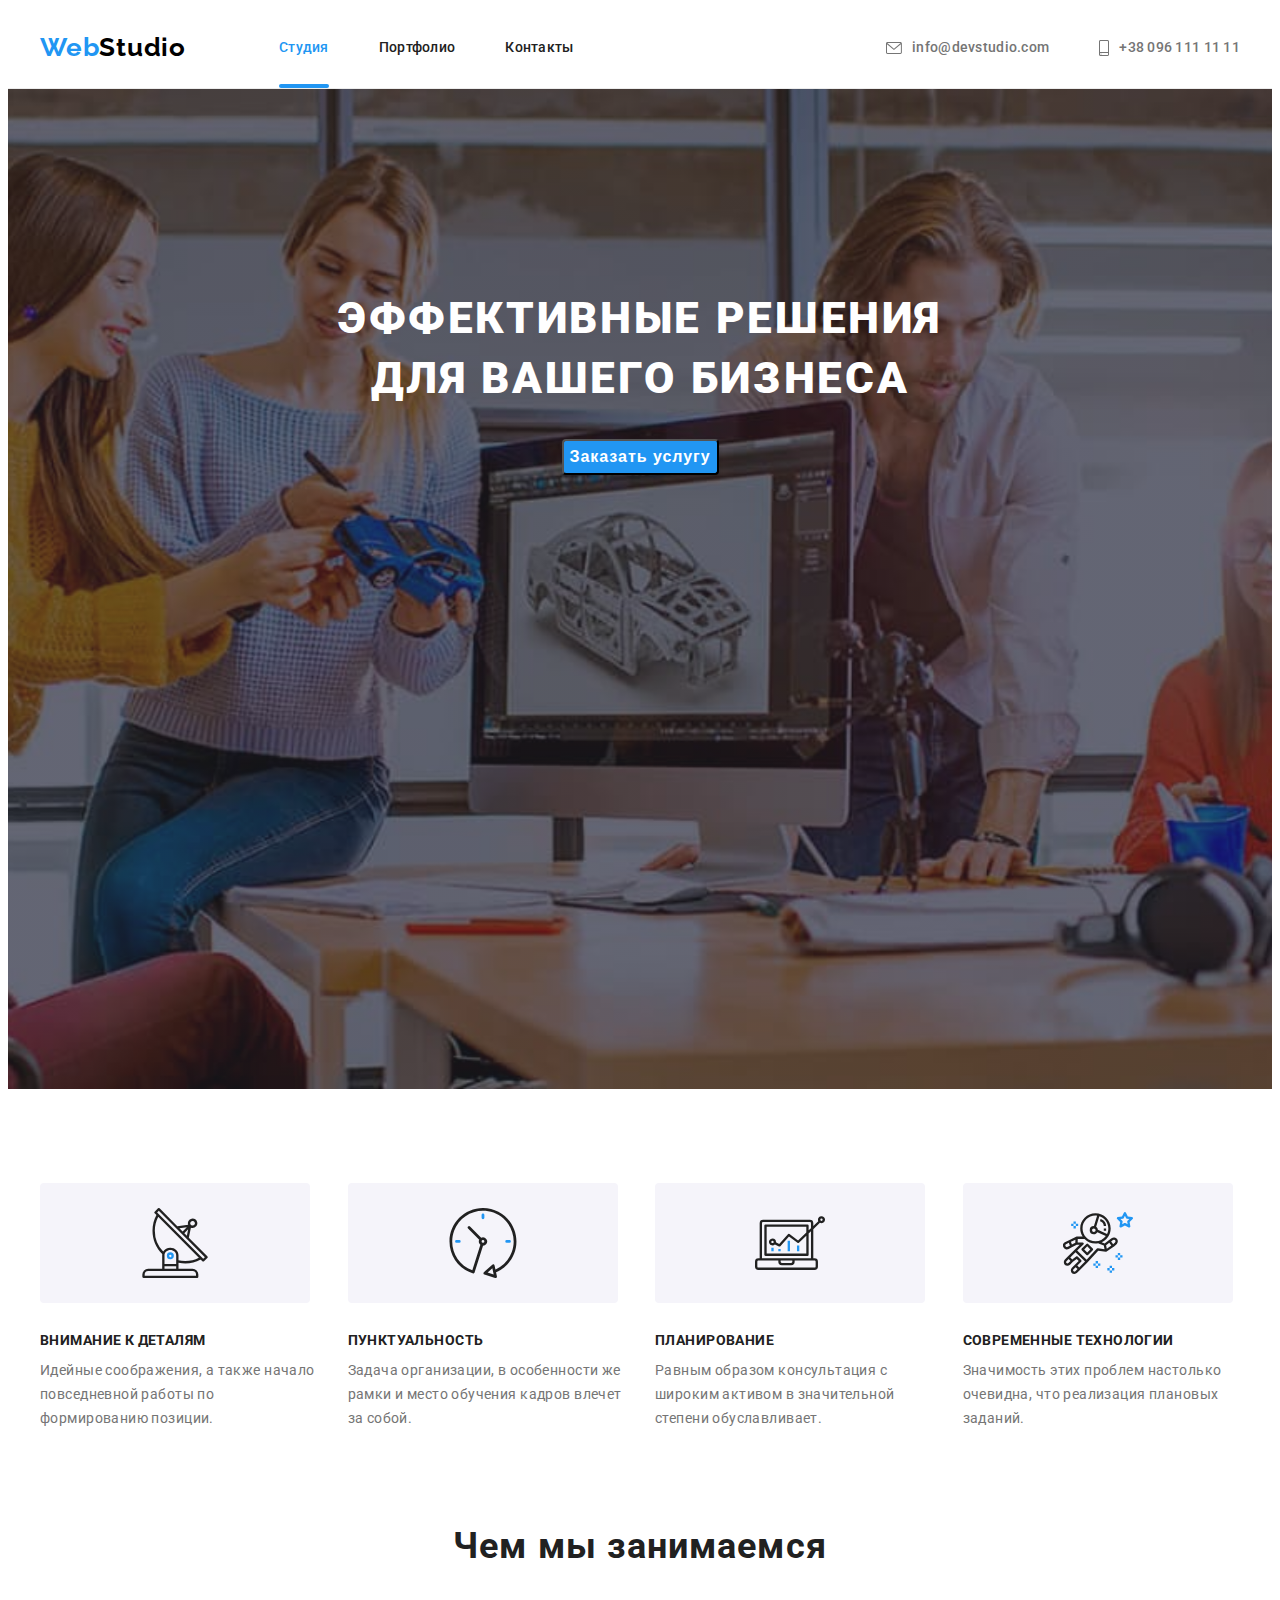
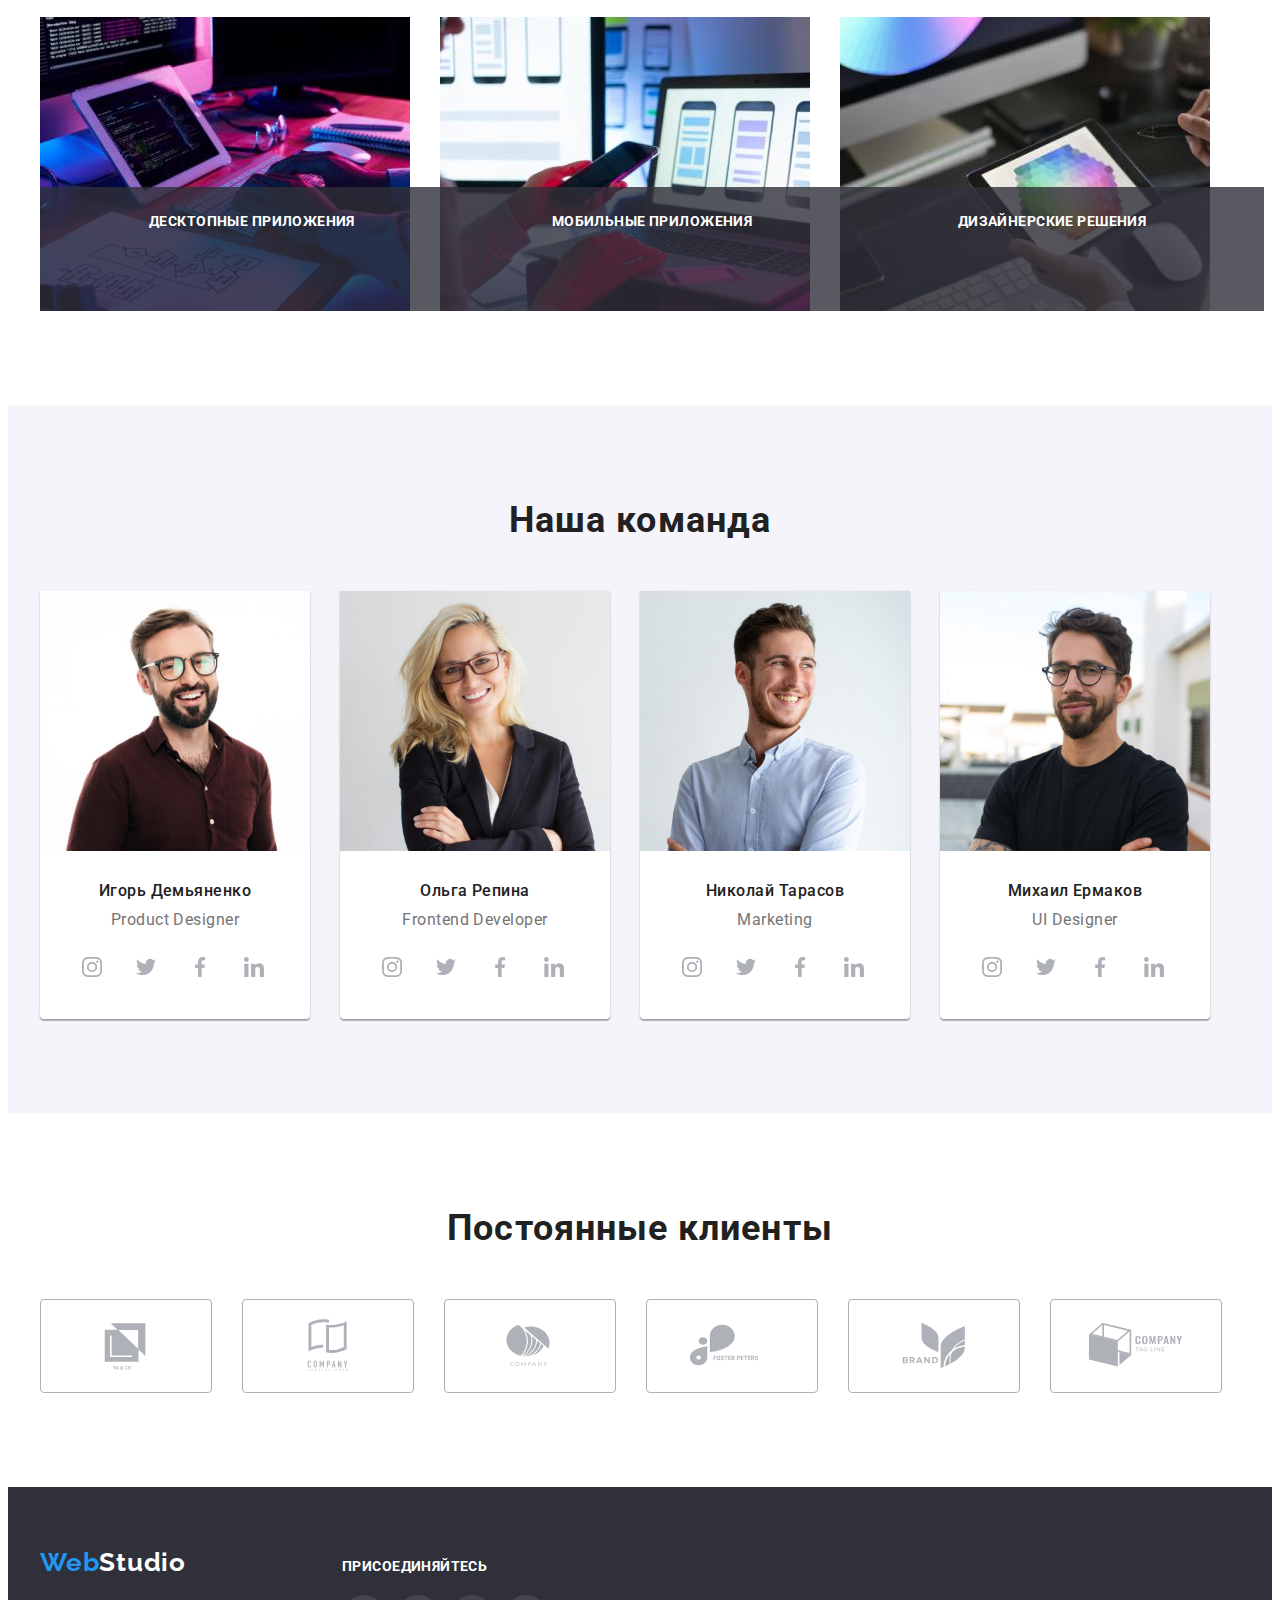
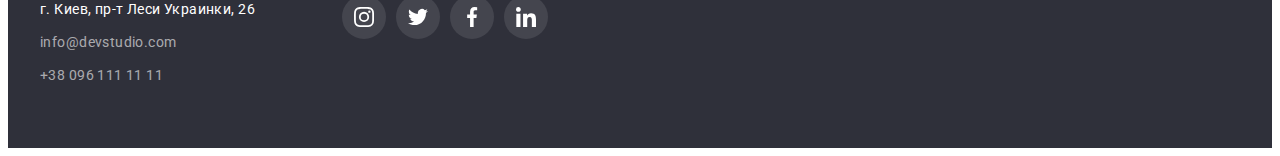
==== index.html @ da031904 "copy hw5" ====
<!DOCTYPE html>
<html lang="ru">
  <head>
    <meta charset="UTF-8" />
    <meta http-equiv="X-UA-Compatible" content="IE=edge" />
    <meta name="viewport" content="width=device-width, initial-scale=1.0" />
    <title>Web Studio</title>
    <link rel="preconnect" href="https://fonts.googleapis.com" />
    <link rel="preconnect" href="https://fonts.gstatic.com" crossorigin />
    <link rel="preconnect" href="https://fonts.googleapis.com" />
    <link rel="preconnect" href="https://fonts.gstatic.com" crossorigin />
    <link
      href="https://fonts.googleapis.com/css2?family=Raleway:wght@700&family=Roboto:wght@400;500;700;900&display=swap"
      rel="stylesheet"
    />
    <link
      rel="stylesheet"
      href="https://cdnjs.cloudflare.com/ajax/libs/modern-normalize/1.1.0/modern-normalize.min.css"
      integrity="sha512-wpPYUAdjBVSE4KJnH1VR1HeZfpl1ub8YT/NKx4PuQ5NmX2tKuGu6U/JRp5y+Y8XG2tV+wKQpNHVUX03MfMFn9Q=="
      crossorigin="anonymous"
      referrerpolicy="no-referrer"
    />

    <link rel="stylesheet" href="./css/styles.css" />
  </head>
  <body>
    <!-- header -->
    <header>
      <div class="container header">
        <nav class="main-nav">
          <a class="logo" href="./index.html"><span class="logo-accent">Web</span>Studio</a>
          <ul class="site-nav list">
            <li><a class="link is-active-page" href="./index.html">Студия</a></li>
            <li><a class="link" href="./portfolio.html">Портфолио</a></li>
            <li><a class="link" href="">Контакты</a></li>
          </ul>
        </nav>
        <ul class="contacts list">
          <li>
            <a class="link" href="mailto:info@devstudio.com">
              <svg class="icon" width="16" height="12">
                <use href="./images/sprite.svg#pics-envelope"></use>
              </svg>
              info@devstudio.com
            </a>
          </li>
          <li>
            <a class="link" href="tel:+380961111111">
              <svg class="icon" width="10" height="16">
                <use href="./images/sprite.svg#pics-smartphone"></use>
              </svg>
              +38 096 111 11 11</a
            >
          </li>
        </ul>
      </div>
    </header>

    <main>
      <!-- order service section -->
      <section class="sectin-order">
        <div class="container">
          <h1>Эффективные решения для вашего бизнеса</h1>
          <button type="button" data-modal-open>Заказать услугу</button>
        </div>
      </section>

      <!-- our benefits section -->
      <section class="benefits-section section">
        <div class="container">
          <h2 class="visually-hidden">Наши преимущества</h2>
          <ul class="benefits-list list">
            <li>
              <div class="thumb">
                <svg width="70" height="70">
                  <use href="./images/sprite.svg#icon-antenna"></use>
                </svg>
              </div>
              <h3>Внимание к деталям</h3>
              <p>
                Идейные соображения, а также начало повседневной работы по формированию позиции.
              </p>
            </li>
            <li>
              <div class="thumb">
                <svg width="70" height="70">
                  <use href="./images/sprite.svg#icon-clock"></use>
                </svg>
              </div>
              <h3>Пунктуальность</h3>
              <p>
                Задача организации, в особенности же рамки и место обучения кадров влечет за собой.
              </p>
            </li>
            <li>
              <div class="thumb">
                <svg width="70" height="70">
                  <use href="./images/sprite.svg#icon-diagram"></use>
                </svg>
              </div>
              <h3>Планирование</h3>
              <p>
                Равным образом консультация с широким активом в значительной степени обуславливает.
              </p>
            </li>
            <li>
              <div class="thumb">
                <svg width="70" height="70">
                  <use href="./images/sprite.svg#icon-astronaut"></use>
                </svg>
              </div>
              <h3>Современные технологии</h3>
              <p>Значимость этих проблем настолько очевидна, что реализация плановых заданий.</p>
            </li>
          </ul>
        </div>
      </section>

      <!-- our work section -->
      <section class="work-section section">
        <div class="container">
          <h2 class="section-heading">Чем мы занимаемся</h2>
          <ul class="work-list list">
            <li>
              <div class="thumb">
                <img width="370" height="294" src="./images/work1.jpg" alt="we are working" />
                <h3 class="description">Десктопные приложения</h3>
              </div>
            </li>

            <li>
              <div class="thumb">
                <img width="370" height="294" src="./images/work2.jpg" alt="we are working" />
                <h3 class="description">Мобильные приложения</h3>
              </div>
            </li>

            <li>
              <div class="thumb">
                <img width="370" height="294" src="./images/work3.jpg" alt="we are working" />
                <h3 class="description">Дизайнерские решения</h3>
              </div>
            </li>
          </ul>
        </div>
      </section>

      <!--our team section  -->
      <section class="team-section section">
        <div class="container">
          <h2 class="section-heading">Наша команда</h2>
          <ul class="team-list list">
            <li class="card">
              <img
                width="270"
                height="260"
                src="./images/team-member1.jpg"
                alt="фото Игорь Демьяненко"
              />
              <div class="card-description">
                <h3>Игорь Демьяненко</h3>
                <p>Product Designer</p>

                <ul class="social-icons list">
                  <li>
                    <a href="" aria-label="instagram">
                      <svg class="icon" width="20" height="20">
                        <use href="./images/sprite.svg#socials-instagram"></use>
                      </svg>
                    </a>
                  </li>

                  <li>
                    <a href="" aria-label="twitter">
                      <svg class="icon" width="20" height="20">
                        <use href="./images/sprite.svg#socials-twitter"></use>
                      </svg>
                    </a>
                  </li>

                  <li>
                    <a href="" aria-label="facebook">
                      <svg class="icon" width="20" height="20">
                        <use href="./images/sprite.svg#socials-facebook"></use>
                      </svg>
                    </a>
                  </li>

                  <li>
                    <a href="" aria-label="linkedin">
                      <svg class="icon" width="20" height="20">
                        <use href="./images/sprite.svg#socials-linkedin"></use>
                      </svg>
                    </a>
                  </li>
                </ul>
              </div>
            </li>
            <li class="card">
              <img
                width="270"
                height="260"
                src="./images/team-member2.jpg"
                alt="фото Ольга Репина"
              />
              <div class="card-description">
                <h3>Ольга Репина</h3>
                <p>Frontend Developer</p>

                <ul class="social-icons list">
                  <li>
                    <a href="" aria-label="instagram">
                      <svg class="icon" width="20" height="20">
                        <use href="./images/sprite.svg#socials-instagram"></use>
                      </svg>
                    </a>
                  </li>

                  <li>
                    <a href="" aria-label="twitter">
                      <svg class="icon" width="20" height="20">
                        <use href="./images/sprite.svg#socials-twitter"></use>
                      </svg>
                    </a>
                  </li>

                  <li>
                    <a href="" aria-label="facebook">
                      <svg class="icon" width="20" height="20">
                        <use href="./images/sprite.svg#socials-facebook"></use>
                      </svg>
                    </a>
                  </li>

                  <li>
                    <a href="" aria-label="linkedin">
                      <svg class="icon" width="20" height="20">
                        <use href="./images/sprite.svg#socials-linkedin"></use>
                      </svg>
                    </a>
                  </li>
                </ul>
              </div>
            </li>
            <li class="card">
              <img
                width="270"
                height="260"
                src="./images/team-member3.jpg"
                alt="фото Николай Тарасов"
              />
              <div class="card-description">
                <h3>Николай Тарасов</h3>
                <p>Marketing</p>

                <ul class="social-icons list">
                  <li>
                    <a href="" aria-label="instagram">
                      <svg class="icon" width="20" height="20">
                        <use href="./images/sprite.svg#socials-instagram"></use>
                      </svg>
                    </a>
                  </li>

                  <li>
                    <a href="" aria-label="twitter">
                      <svg class="icon" width="20" height="20">
                        <use href="./images/sprite.svg#socials-twitter"></use>
                      </svg>
                    </a>
                  </li>

                  <li>
                    <a href="" aria-label="facebook">
                      <svg class="icon" width="20" height="20">
                        <use href="./images/sprite.svg#socials-facebook"></use>
                      </svg>
                    </a>
                  </li>

                  <li>
                    <a href="" aria-label="linkedin">
                      <svg class="icon" width="20" height="20">
                        <use href="./images/sprite.svg#socials-linkedin"></use>
                      </svg>
                    </a>
                  </li>
                </ul>
              </div>
            </li>
            <li class="card">
              <img
                width="270"
                height="260"
                src="./images/team-member4.jpg"
                alt="фото Михаил Ермаков"
              />
              <div class="card-description">
                <h3>Михаил Ермаков</h3>
                <p>UI Designer</p>

                <ul class="social-icons list">
                  <li>
                    <a href="" aria-label="instagram">
                      <svg class="icon" width="20" height="20">
                        <use href="./images/sprite.svg#socials-instagram"></use>
                      </svg>
                    </a>
                  </li>

                  <li>
                    <a href="" aria-label="twitter">
                      <svg class="icon" width="20" height="20">
                        <use href="./images/sprite.svg#socials-twitter"></use>
                      </svg>
                    </a>
                  </li>

                  <li>
                    <a href="" aria-label="facebook">
                      <svg class="icon" width="20" height="20">
                        <use href="./images/sprite.svg#socials-facebook"></use>
                      </svg>
                    </a>
                  </li>

                  <li>
                    <a href="" aria-label="linkedin">
                      <svg class="icon" width="20" height="20">
                        <use href="./images/sprite.svg#socials-linkedin"></use>
                      </svg>
                    </a>
                  </li>
                </ul>
              </div>
            </li>
          </ul>
        </div>
      </section>

      <!-- Clients Section -->
      <section class="clients-section section">
        <div class="container">
          <h2 class="section-heading">Постоянные клиенты</h2>
          <ul class="clients-list list">
            <li class="client">
              <a href="">
                <svg class="icon" width="106" height="60">
                  <use href="./images/sprite.svg#company-logo1"></use>
                </svg>
              </a>
            </li>

            <li class="client">
              <a href="">
                <svg class="icon" width="106" height="60">
                  <use href="./images/sprite.svg#company-logo2"></use>
                </svg>
              </a>
            </li>

            <li class="client">
              <a href="">
                <svg class="icon" width="106" height="60">
                  <use href="./images/sprite.svg#company-logo3"></use>
                </svg>
              </a>
            </li>

            <li class="client">
              <a href="">
                <svg class="icon" width="106" height="60">
                  <use href="./images/sprite.svg#company-logo4"></use>
                </svg>
              </a>
            </li>

            <li class="client">
              <a href="">
                <svg class="icon" width="106" height="60">
                  <use href="./images/sprite.svg#company-logo5"></use>
                </svg>
              </a>
            </li>

            <li class="client">
              <a href="">
                <svg class="icon" width="106" height="60">
                  <use href="./images/sprite.svg#company-logo6"></use>
                </svg>
              </a>
            </li>
          </ul>
        </div>
      </section>
    </main>

    <!-- footer -->
    <footer class="footer">
      <div class="container">
        <div class="our-location">
          <a class="logo" href="./index.html"><span class="logo-accent">Web</span>Studio</a>
          <address class="address">
            <p>г. Киев, пр-т Леси Украинки, 26</p>
            <a class="link" href="mailto:info@devstudio.com">info@devstudio.com</a>
            <a class="link" href="tel:+380961111111">+38 096 111 11 11</a>
          </address>
        </div>

        <div class="contact-us">
          <h2>присоединяйтесь</h2>
          <ul class="social-icons list">
            <li>
              <a href="" aria-label="instagram">
                <svg class="icon" width="20" height="20">
                  <use href="./images/sprite.svg#socials-instagram"></use>
                </svg>
              </a>
            </li>

            <li>
              <a href="" aria-label="twitter">
                <svg class="icon" width="20" height="20">
                  <use href="./images/sprite.svg#socials-twitter"></use>
                </svg>
              </a>
            </li>

            <li>
              <a href="" aria-label="facebook">
                <svg class="icon" width="20" height="20">
                  <use href="./images/sprite.svg#socials-facebook"></use>
                </svg>
              </a>
            </li>

            <li>
              <a href="" aria-label="linkedin">
                <svg class="icon" width="20" height="20">
                  <use href="./images/sprite.svg#socials-linkedin"></use>
                </svg>
              </a>
            </li>
          </ul>
        </div>
      </div>
    </footer>
    <!-- modal -->
    <div class="backdrop is-hidden" data-modal>
      <div class="modal">
        <button class="close-btn" data-modal-close>
          <svg width="11" height="11">
            <use href="./images/sprite.svg#pics-close"></use>
          </svg>
        </button>
      </div>
    </div>

    <script src="./js/modal.js"></script>
  </body>
</html>
---- css/styles.css ----
:root {
  --text-main: #757575;
  --text-accent: #2196f3;
  --text-heading: #212121;
  --text-white: #ffffff;

  --bg-main: #ffffff;
  --bg-section: #2f303a;
  --bg-accent: #f5f4fa;

  --card-set-gap: 30px;
}

h1,
h2,
h3,
h4,
h5,
h6,
p,
ul {
  margin: 0;
  padding: 0;
}

img {
  display: block;
  max-width: 100%;
  height: auto;
}

body {
  background-color: var(--bg-main);
  color: var(--text-main);
  font-family: Roboto;
}

.container {
  width: 1200px;
  padding-left: 15px;
  padding-right: 15px;
  margin-left: auto;
  margin-right: auto;
}

.list {
  list-style: none;
}

.link {
  text-decoration: none;
  color: inherit;

  transition: color 250ms cubic-bezier(0.4, 0, 0.2, 1);
}

.link:hover,
.link:focus {
  color: var(--text-accent);
}

/* header */
header {
  border-bottom: 1px solid #ececec;
}

.header {
  display: flex;
  align-items: center;
  justify-content: space-between;
}

.main-nav {
  display: flex;
  align-items: center;
}

.logo {
  font-family: 'Raleway', sans-serif;
  font-weight: 700;
  font-size: 26px;
  line-height: 1.2;
  letter-spacing: 0.03em;
  color: #000000;
  text-decoration: none;
}

.main-nav .logo {
  margin-right: 93px;
}

.logo-accent {
  color: var(--text-accent);
}

.contacts,
.site-nav {
  display: flex;
  justify-content: center;
  align-items: center;

  font-weight: 500;
  font-size: 14px;
  line-height: 1.14;
  letter-spacing: 0.02em;
}

.site-nav a {
  padding-top: 32px;
  padding-bottom: 32px;
  display: block;
}

.contacts > li:not(:last-child) {
  margin-right: 50px;
}

.contacts .icon {
  fill: currentColor;
  margin-right: 10px;
}

.contacts a {
  display: flex;
  align-items: center;
}

.site-nav {
  color: var(--text-heading);
  margin: 0;
  padding: 0;
}

.site-nav > li:not(:last-child) {
  margin-right: 50px;
}

.site-nav .is-active-page {
  position: relative;
  color: var(--text-accent);
}

.site-nav .is-active-page::after {
  content: '';

  position: absolute;
  bottom: 0;
  display: block;
  height: 4px;
  width: 100%;
  background-color: var(--text-accent);
  border-radius: 2px;
}
/* main */

.section {
  padding-top: 94px;
  padding-bottom: 94px;
}

/* sectin-order */

.sectin-order {
  text-align: center;
  padding-top: 200px;
  padding-bottom: 200px;

  max-width: 1600px;
  height: 600px;
  margin-left: auto;
  margin-right: auto;

  background-image: linear-gradient(to right, rgba(47, 48, 58, 0.4), rgba(47, 48, 58, 0.4)),
    url(../images/banner.jpg);
  background-repeat: no-repeat;
  background-position: center;
  background-size: cover;
}

.sectin-order h1 {
  margin-bottom: 30px;
  max-width: 700px;
  display: block;
  text-align: center;
  margin-left: auto;
  margin-right: auto;
  font-weight: 900;
  font-size: 44px;
  line-height: 1.36;
  letter-spacing: 0.06em;
  color: var(--text-white);
  text-transform: uppercase;
}

.sectin-order button {
  font-weight: 700;
  font-size: 16px;
  line-height: 1.87;
  letter-spacing: 0.06em;
  color: var(--text-white);
  background: var(--text-accent);
  box-shadow: 0px 4px 4px rgba(0, 0, 0, 0.15);
  border-radius: 4px;
  cursor: pointer;

  transition: background 250ms cubic-bezier(0.4, 0, 0.2, 1);
}

.sectin-order button:hover,
.sectin-order button:focus {
  background: #188ce8;
}

/* benefits-section */
.benefits-section.section {
  padding-bottom: 0;
}

.benefits-section h3 {
  font-weight: 700;
  font-size: 14px;
  line-height: 1.14;
  letter-spacing: 0.03em;
  text-transform: uppercase;
  color: var(--text-heading);
  margin-bottom: 10px;
}

.benefits-section p {
  font-size: 14px;
  line-height: 1.71;
  letter-spacing: 0.03em;
}

.benefits-list {
  display: flex;
  justify-content: space-between;
}

.benefits-list .thumb {
  margin-bottom: 30px;
  display: flex;
  justify-content: center;
  align-items: center;

  background: var(--bg-accent);
  border-radius: 4px;
  width: 270px;
  height: 120px;
}

.benefits-list > li {
  width: calc((100% - var(--card-set-gap) * 3) / 4);
}

.benefits-list > li:not(:last-child) {
  margin-right: var(--card-set-gap);
}

/* work-section */
.section-heading {
  margin-bottom: 50px;

  font-weight: 700;
  font-size: 36px;
  line-height: 1.17;
  text-align: center;
  letter-spacing: 0.03em;
  color: var(--text-heading);
}

.work-list {
  display: flex;
}

.work-list > li:not(:last-child) {
  margin-right: var(--card-set-gap);
}

.work-list .thumb {
  position: relative;
}

.work-list .description {
  position: absolute;
  text-align: center;
  padding: 27px;
  left: 0;
  bottom: 0;
  width: 100%;
  min-height: 70px;
  font-weight: 700;
  font-size: 14px;
  line-height: 1.14;
  letter-spacing: 0.03em;
  text-transform: uppercase;
  color: #ffffff;
  background: rgba(47, 48, 58, 0.8);
}

/* team-section */
.team-section {
  background: var(--bg-accent);
}

.card {
  width: 270px;
  background: var(--bg-main);
  text-align: center;
  font-size: 16px;
  line-height: 1.19;
  text-align: center;
  letter-spacing: 0.03em;

  box-shadow: 0px 1px 3px rgba(0, 0, 0, 0.12), 0px 1px 1px rgba(0, 0, 0, 0.14),
    0px 2px 1px rgba(0, 0, 0, 0.2);
  border-radius: 0px 0px 4px 4px;
}

.team-section .card-description {
  padding: var(--card-set-gap);
}

.team-section h3 {
  color: var(--text-heading);
  font-weight: 500;
  font-size: inherit;

  margin: 0 0 10px 0;
}

.team-section p {
  margin-bottom: 16px;
}

.team-list {
  display: flex;
}

.team-list > .card:not(:last-child) {
  margin-right: var(--card-set-gap);
}

.social-icons {
  width: 206px;
  display: flex;
  justify-content: space-between;
}

.social-icons li:not(:last-child) {
  margin-right: 10px;
}

.social-icons a {
  width: 44px;
  height: 44px;
  border-radius: 50%;
  display: flex;
  justify-content: center;
  align-items: center;
  color: #afb1b8;

  transition: color 250ms cubic-bezier(0.4, 0, 0.2, 1),
    background-color 250ms cubic-bezier(0.4, 0, 0.2, 1);
}

.social-icons a:hover,
.social-icons a:focus {
  background-color: var(--text-accent);
  color: var(--bg-accent);
}

.social-icons .icon {
  fill: currentColor;
}

/* Clients Section */
.clients-list {
  display: flex;
}

.clients-list > .client:not(:last-child) {
  margin-right: 30px;
}

.clients-list a {
  display: flex;
  justify-content: center;
  align-items: center;

  width: 170px;
  height: 92px;

  color: #afb1b8;
  border: 1px solid currentColor;
  border-radius: 4px;

  transition: color 250ms cubic-bezier(0.4, 0, 0.2, 1);
}

.clients-list .icon {
  fill: currentColor;
}

.clients-list a:hover,
.clients-list a:focus {
  color: var(--text-accent);
}

/* footer */
.footer {
  padding-top: 60px;
  padding-bottom: 60px;
  background: var(--bg-section);
}

.footer .logo {
  color: var(--text-white);
  display: inline-block;
  margin-bottom: 20px;
}

.address {
  font-size: 14px;
  line-height: 1.71;
  letter-spacing: 0.03em;
  font-style: normal;
  color: rgba(255, 255, 255, 0.6);
}

.address > a {
  display: block;
  margin-top: 9px;
}

.address p {
  color: var(--text-white);
}

.contact-us h2 {
  margin-bottom: 20px;

  font-size: 14px;
  line-height: 1.14;
  letter-spacing: 0.03em;
  text-transform: uppercase;

  color: #ffffff;
}

.footer > .container {
  display: flex;
  align-items: baseline;
}

.our-location {
  min-width: 232px;
  margin-right: 70px;
}

.contact-us a {
  color: var(--text-white);
  background: rgba(255, 255, 255, 0.1);

  transition: background 250ms cubic-bezier(0.4, 0, 0.2, 1);
}

.contact-us a:hover,
.contact-us a:focus {
  background: var(--text-accent);
}

/*  portfolio*/
.portfolio {
  font-family: Roboto;
  background: var(--bg-main);
}

.portfolio-selection {
  display: flex;
  justify-content: center;
  margin-bottom: 50px;
}

.portfolio-selection > li:not(:last-child) {
  margin-right: 9px;
}

.portfolio-selection .btn {
  padding: 6px 22px;
  font-weight: 500;
  font-size: 16px;
  line-height: 1.62;
  text-align: center;
  letter-spacing: 0.03em;
  color: var(--text-heading);
  background: var(--bg-accent);
  border-radius: 4px;
  border: none;

  transition-property: color, background, box-shadow;
  transition-duration: 250ms;
  transition-timing-function: cubic-bezier(0.4, 0, 0.2, 1);
}

.portfolio-selection .btn:hover,
.portfolio-selection .btn:focus {
  color: var(--text-white);
  background: var(--text-accent);

  box-shadow: 0px 3px 1px rgba(0, 0, 0, 0.1), 0px 1px 2px rgba(0, 0, 0, 0.08),
    0px 2px 2px rgba(0, 0, 0, 0.12);
  cursor: pointer;
}

/* portfolio card set */
.portfolio-projects {
  display: flex;
  flex-wrap: wrap;
  margin-top: calc(-1 * var(--card-set-gap));
  margin-left: calc(-1 * var(--card-set-gap));
}

.portfolio-projects > .item {
  flex-basis: calc((100%- 2 * var(--card-set-gap)) / 3);
  margin-left: var(--card-set-gap);
  margin-top: var(--card-set-gap);
}

.portfolio-projects a {
  text-decoration: none;
  color: inherit;

  transition: box-shadow 250ms cubic-bezier(0.4, 0, 0.2, 1);
}

.portfolio-projects a:hover,
.portfolio-projects a:focus {
  display: block;
  box-shadow: 0px 1px 1px rgba(0, 0, 0, 0.12), 0px 4px 4px rgba(0, 0, 0, 0.06),
    1px 4px 6px rgba(0, 0, 0, 0.16);
}

.portfolio-projects .card-description {
  padding: 20px 24px;
  border: 1px solid #eeeeee;
  border-top: none;
}

.portfolio-projects h2 {
  margin: 0 0 4px 0;

  font-weight: 700;
  font-size: 18px;
  line-height: 2;
  letter-spacing: 0.06em;
  color: var(--text-heading);
}

.portfolio-projects p {
  font-size: 16px;
  line-height: 1.87;
  letter-spacing: 0.03em;
  color: var(--text-main);
  margin: 0;
}

.portfolio-projects .thumb {
  position: relative;
  overflow: hidden;
}

.card-overlay {
  position: absolute;
  left: 0;
  bottom: 0;
  width: 100%;
  height: 100%;
  padding: 63px 24px;
  font-size: 18px;
  line-height: 1.56;
  letter-spacing: 0.03em;
  color: #ffffff;
  background: rgba(33, 150, 243, 0.9);

  transform: translateY(100%);
  transition: transform 250ms cubic-bezier(0.4, 0, 0.2, 1);
}

.portfolio-projects a:hover .card-overlay,
.portfolio-projects a:focus .card-overlay {
  transform: translateY(0);
}

/* modal */

.backdrop {
  position: fixed;
  left: 0;
  top: 0;
  width: 100vw;
  height: 100vh;
  background: rgba(0, 0, 0, 0.2);

  opacity: 1;
  transition: opacity 250ms cubic-bezier(0.4, 0, 0.2, 1);
}

.backdrop.is-hidden {
  opacity: 0;
  pointer-events: none;
}

.modal {
  min-width: 528px;
  min-height: 581px;
  position: absolute;
  top: 50%;
  left: 50%;
  transform: translate(-50%, -50%) scale(1);
  background: #ffffff;

  transition: transform 250ms cubic-bezier(0.4, 0, 0.2, 1);
}

.backdrop.is-hidden .modal {
  transform: translate(-50%, -50%) scale(1.2);
}
.modal .close-btn {
  position: absolute;
  top: 8px;
  right: 8px;
  cursor: pointer;
  justify-content: center;
  align-items: center;
  width: 30px;
  height: 30px;
  background: #ffffff;
  border: 1px solid rgba(0, 0, 0, 0.1);
  border-radius: 50%;
  margin: 0;
  padding: 0;
}

/* Visually hidden */
.visually-hidden {
  position: absolute;
  width: 1px;
  height: 1px;
  margin: -1px;
  border: 0;
  padding: 0;
  white-space: nowrap;
  clip-path: inset(100%);
  clip: rect(0 0 0 0);
  overflow: hidden;
}
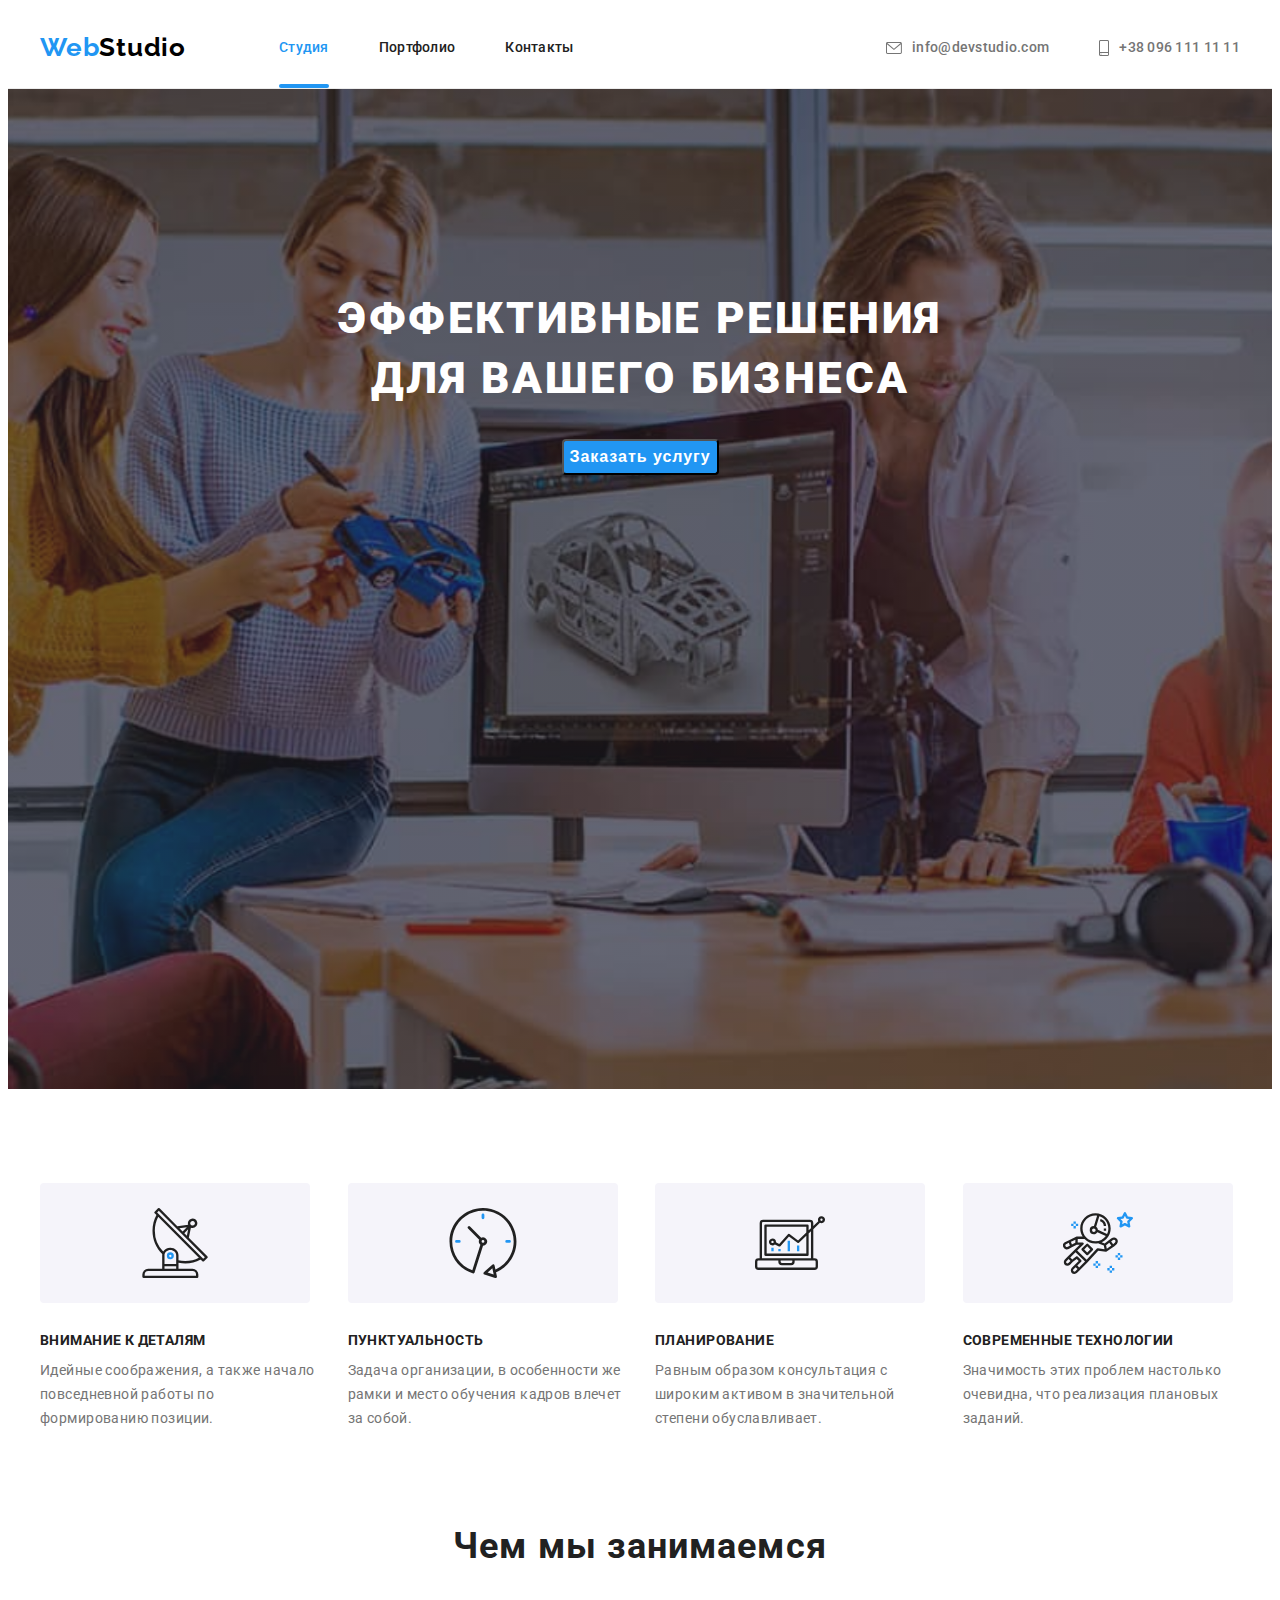
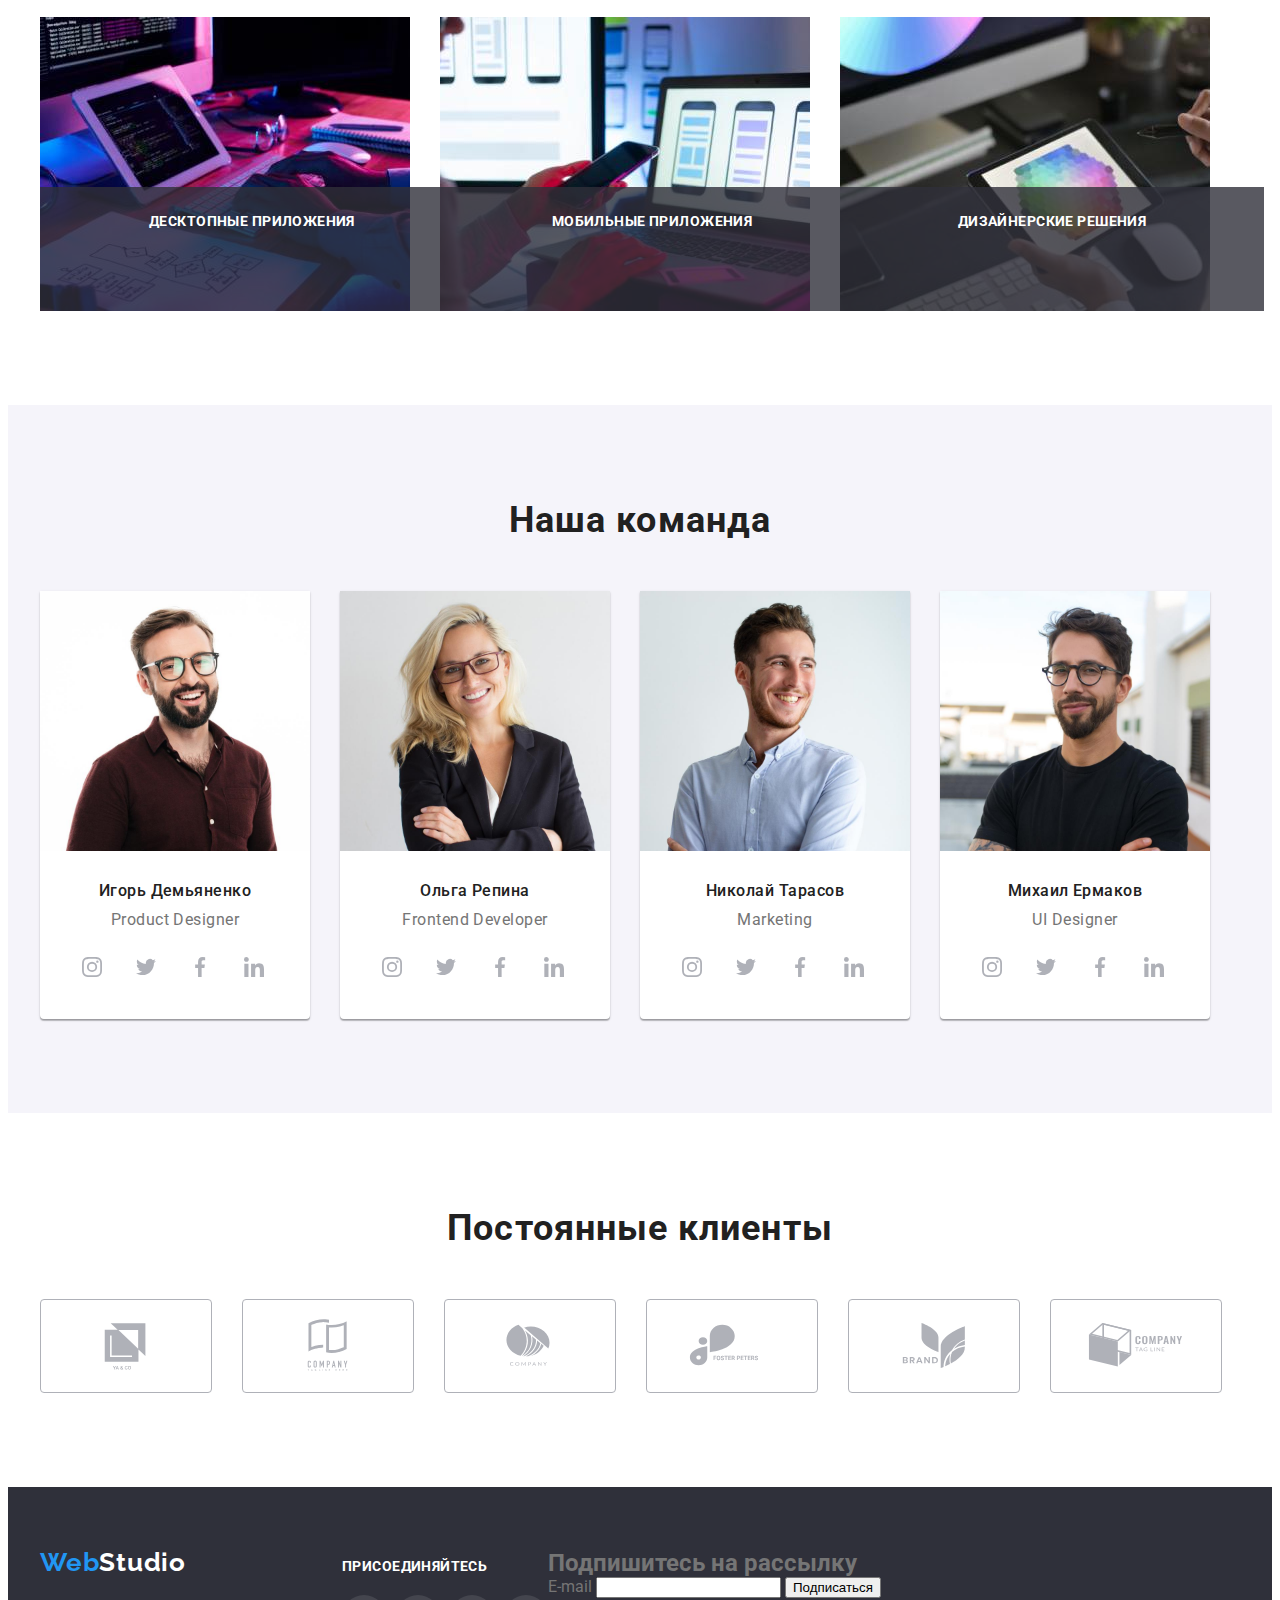
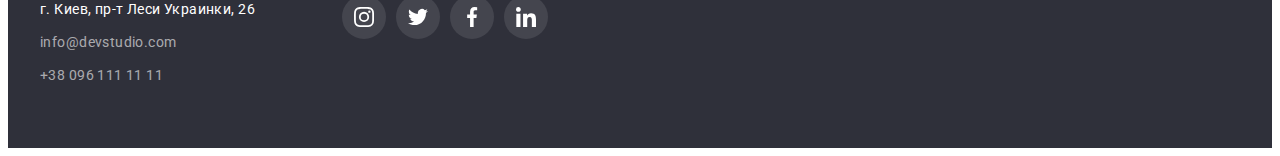
==== commit 8e8e5274: "Update index.html" ====
--- a/index.html
+++ b/index.html
@@ -443,6 +443,15 @@
             </li>
           </ul>
         </div>
+
+        <form class="subscription">
+          <h2>Подпишитесь на рассылку</h2>
+          <label>
+            E-mail
+            <input type="email" name="email" />
+          </label>
+          <button type="submit">Подписаться</button>
+        </form>
       </div>
     </footer>
     <!-- modal -->
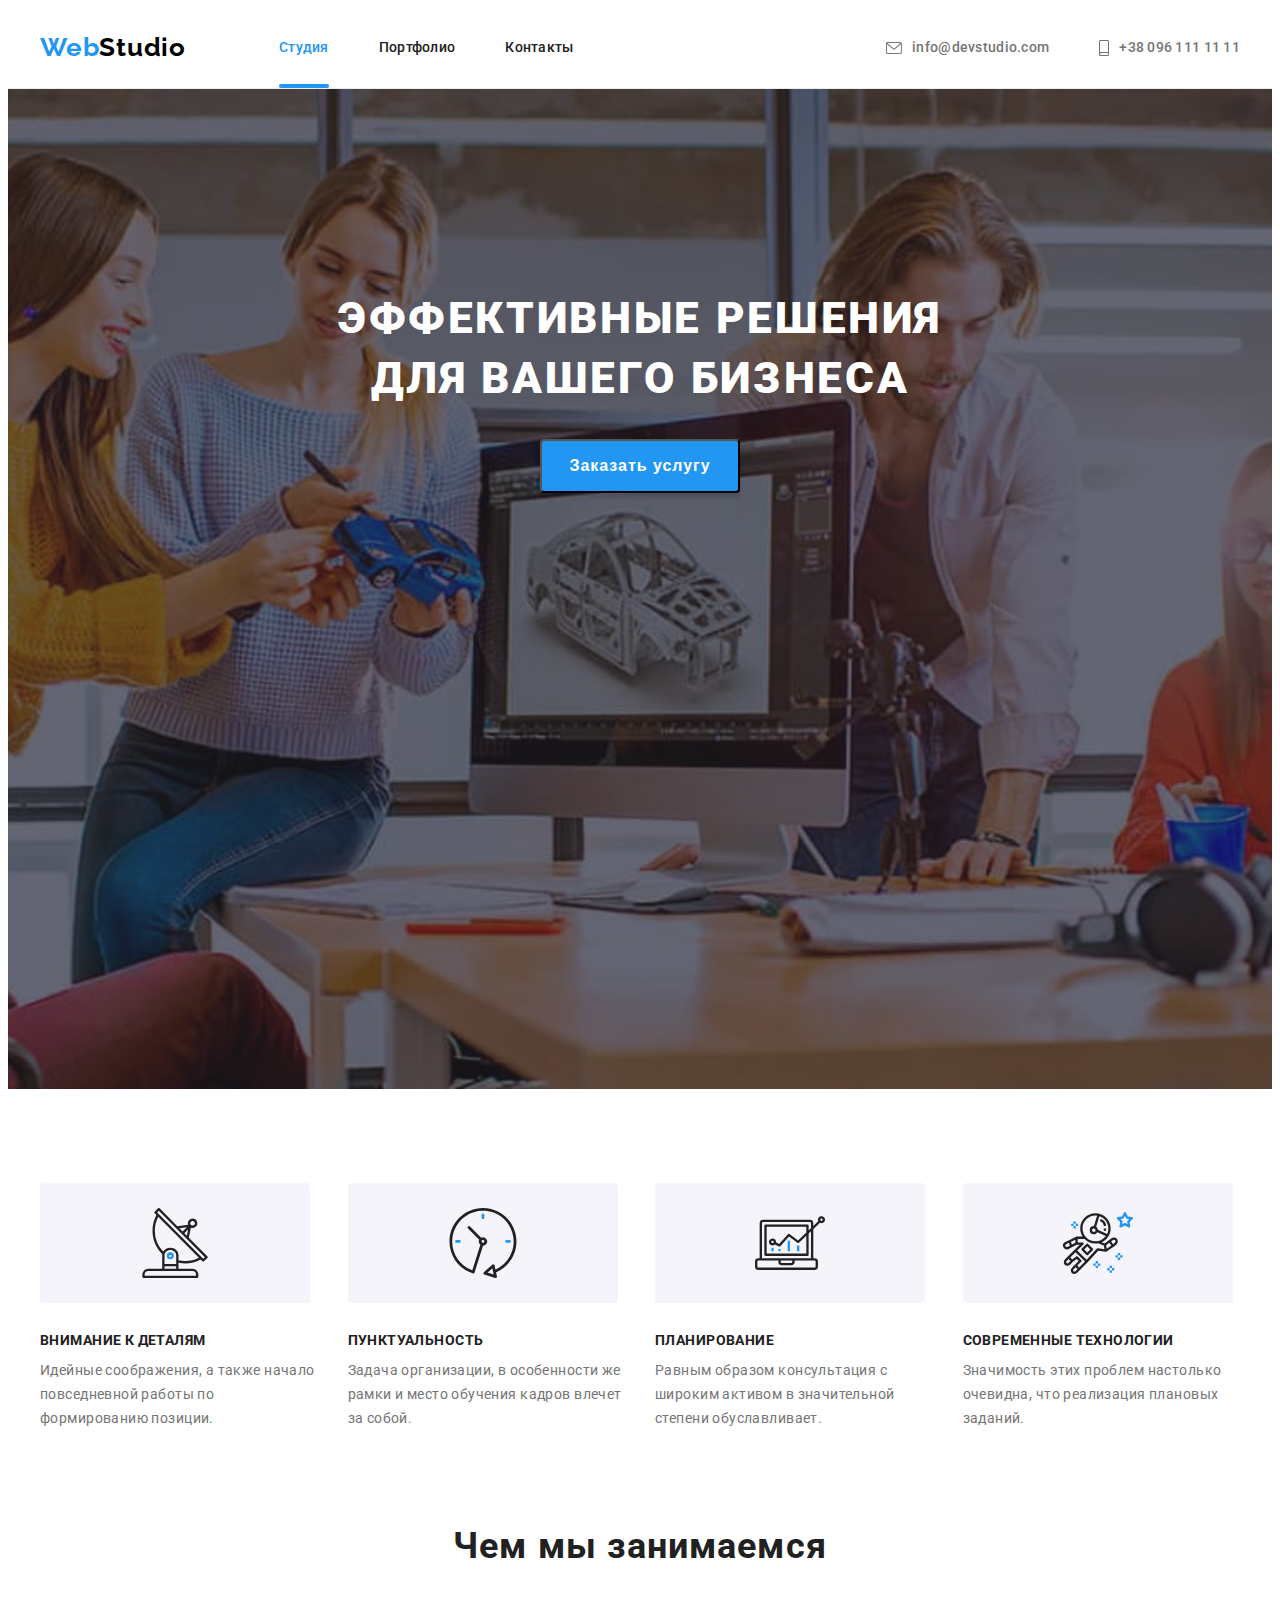
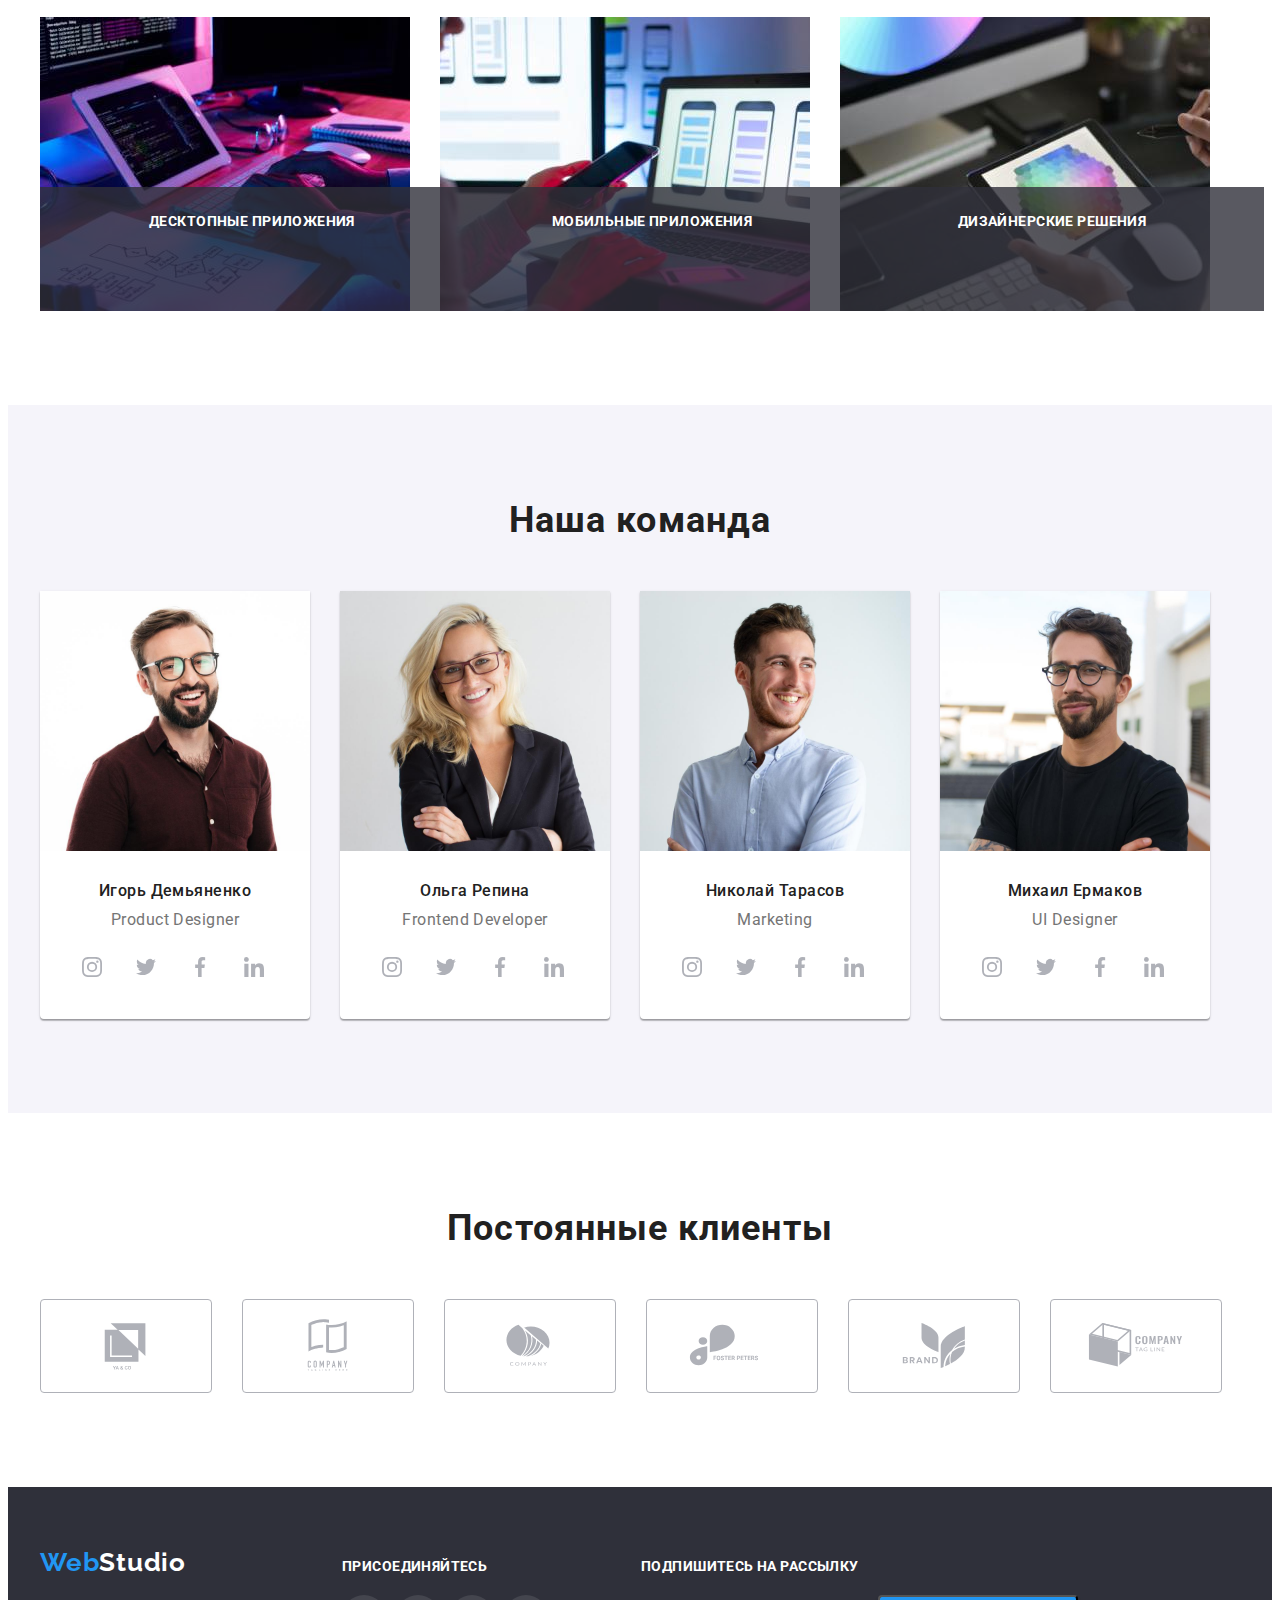
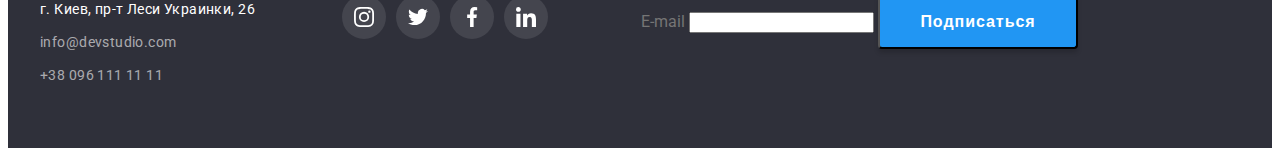
==== commit ee270d14: "some changes" ====
--- a/index.html
+++ b/index.html
@@ -61,7 +61,7 @@
       <section class="sectin-order">
         <div class="container">
           <h1>Эффективные решения для вашего бизнеса</h1>
-          <button type="button" data-modal-open>Заказать услугу</button>
+          <button class="button" type="button" data-modal-open>Заказать услугу</button>
         </div>
       </section>
 
@@ -450,7 +450,7 @@
             E-mail
             <input type="email" name="email" />
           </label>
-          <button type="submit">Подписаться</button>
+          <button class="button" type="submit">Подписаться</button>
         </form>
       </div>
     </footer>
--- a/css/styles.css
+++ b/css/styles.css
@@ -192,7 +192,9 @@
   text-transform: uppercase;
 }
 
-.sectin-order button {
+.button {
+  padding: 10px;
+  min-width: 200px;
   font-weight: 700;
   font-size: 16px;
   line-height: 1.87;
@@ -206,8 +208,8 @@
   transition: background 250ms cubic-bezier(0.4, 0, 0.2, 1);
 }
 
-.sectin-order button:hover,
-.sectin-order button:focus {
+.button:hover,
+.button:focus {
   background: #188ce8;
 }
 
@@ -468,6 +470,21 @@
 .contact-us a:hover,
 .contact-us a:focus {
   background: var(--text-accent);
+}
+
+.contact-us {
+  margin-right: 93px;
+}
+
+.subscription h2 {
+  margin-bottom: 20px;
+
+  font-weight: 700;
+  font-size: 14px;
+  line-height: 1.14;
+  letter-spacing: 0.03em;
+  text-transform: uppercase;
+  color: #ffffff;
 }
 
 /*  portfolio*/
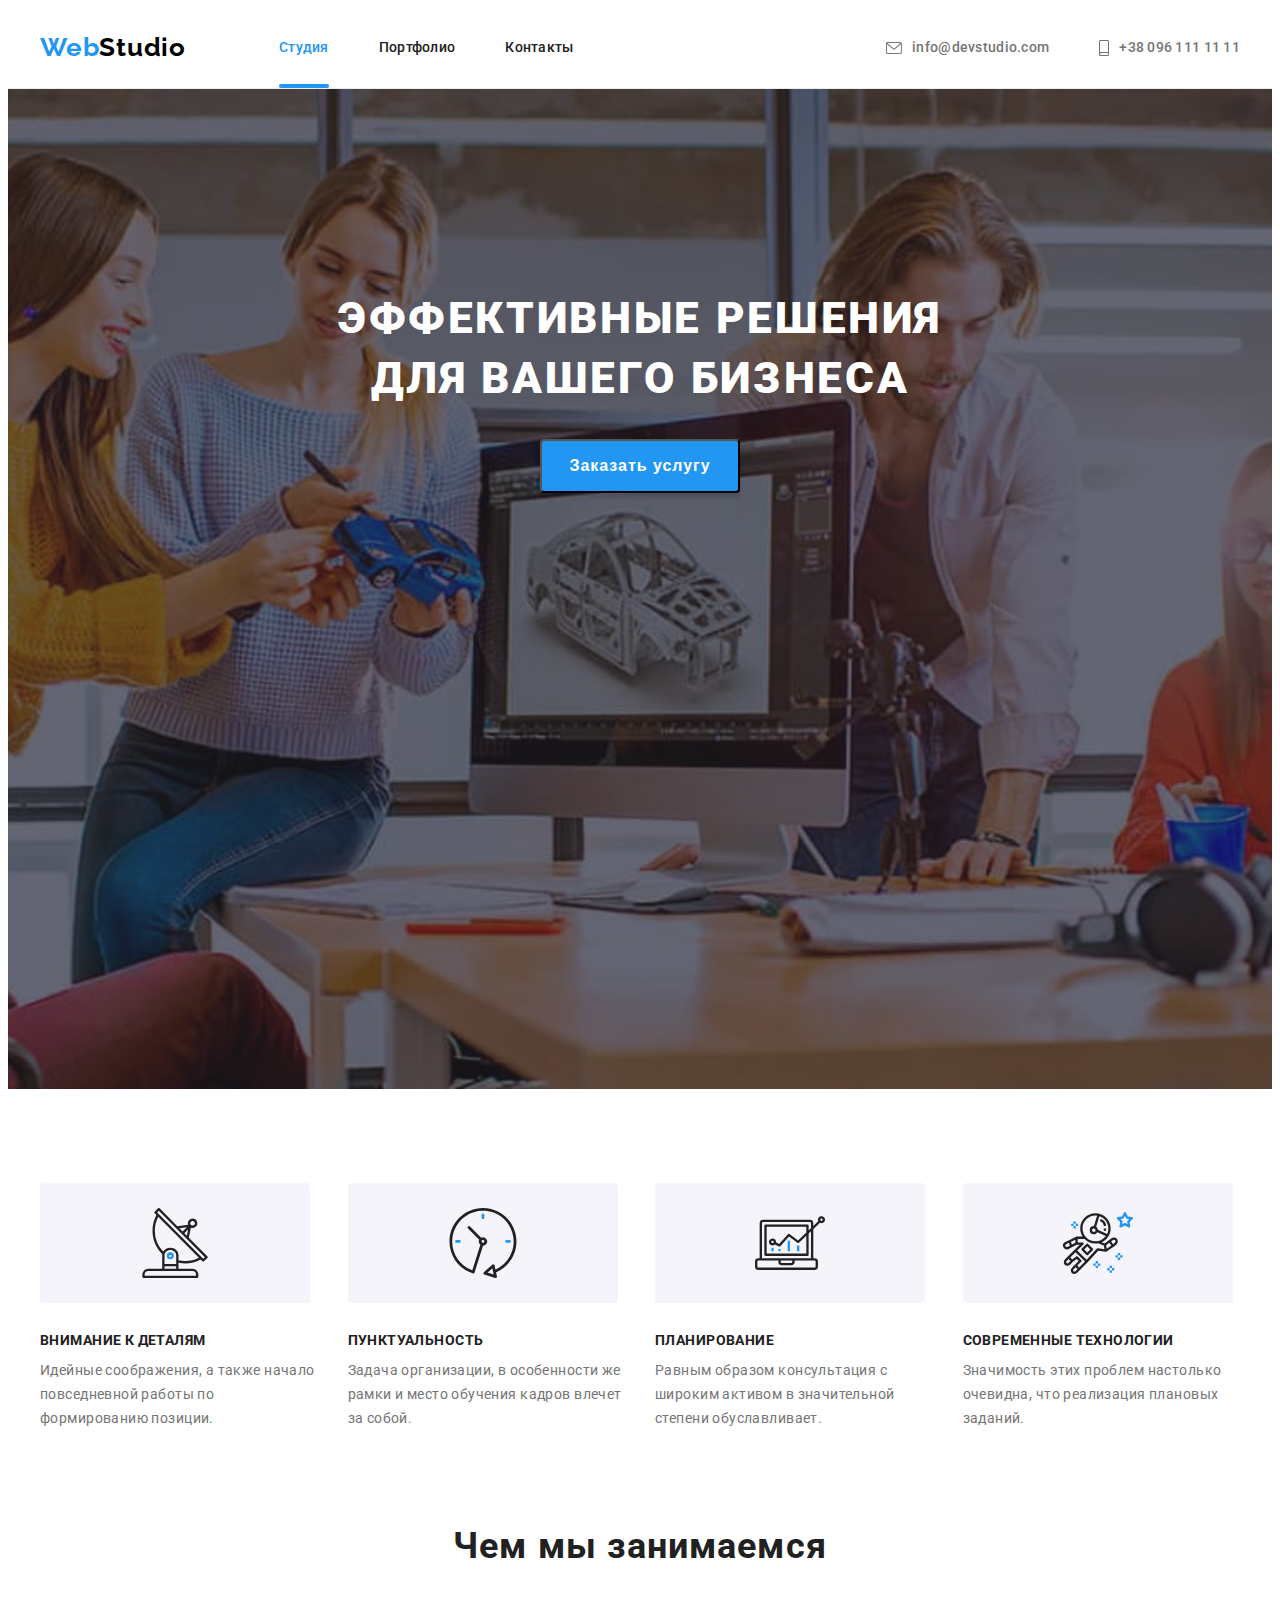
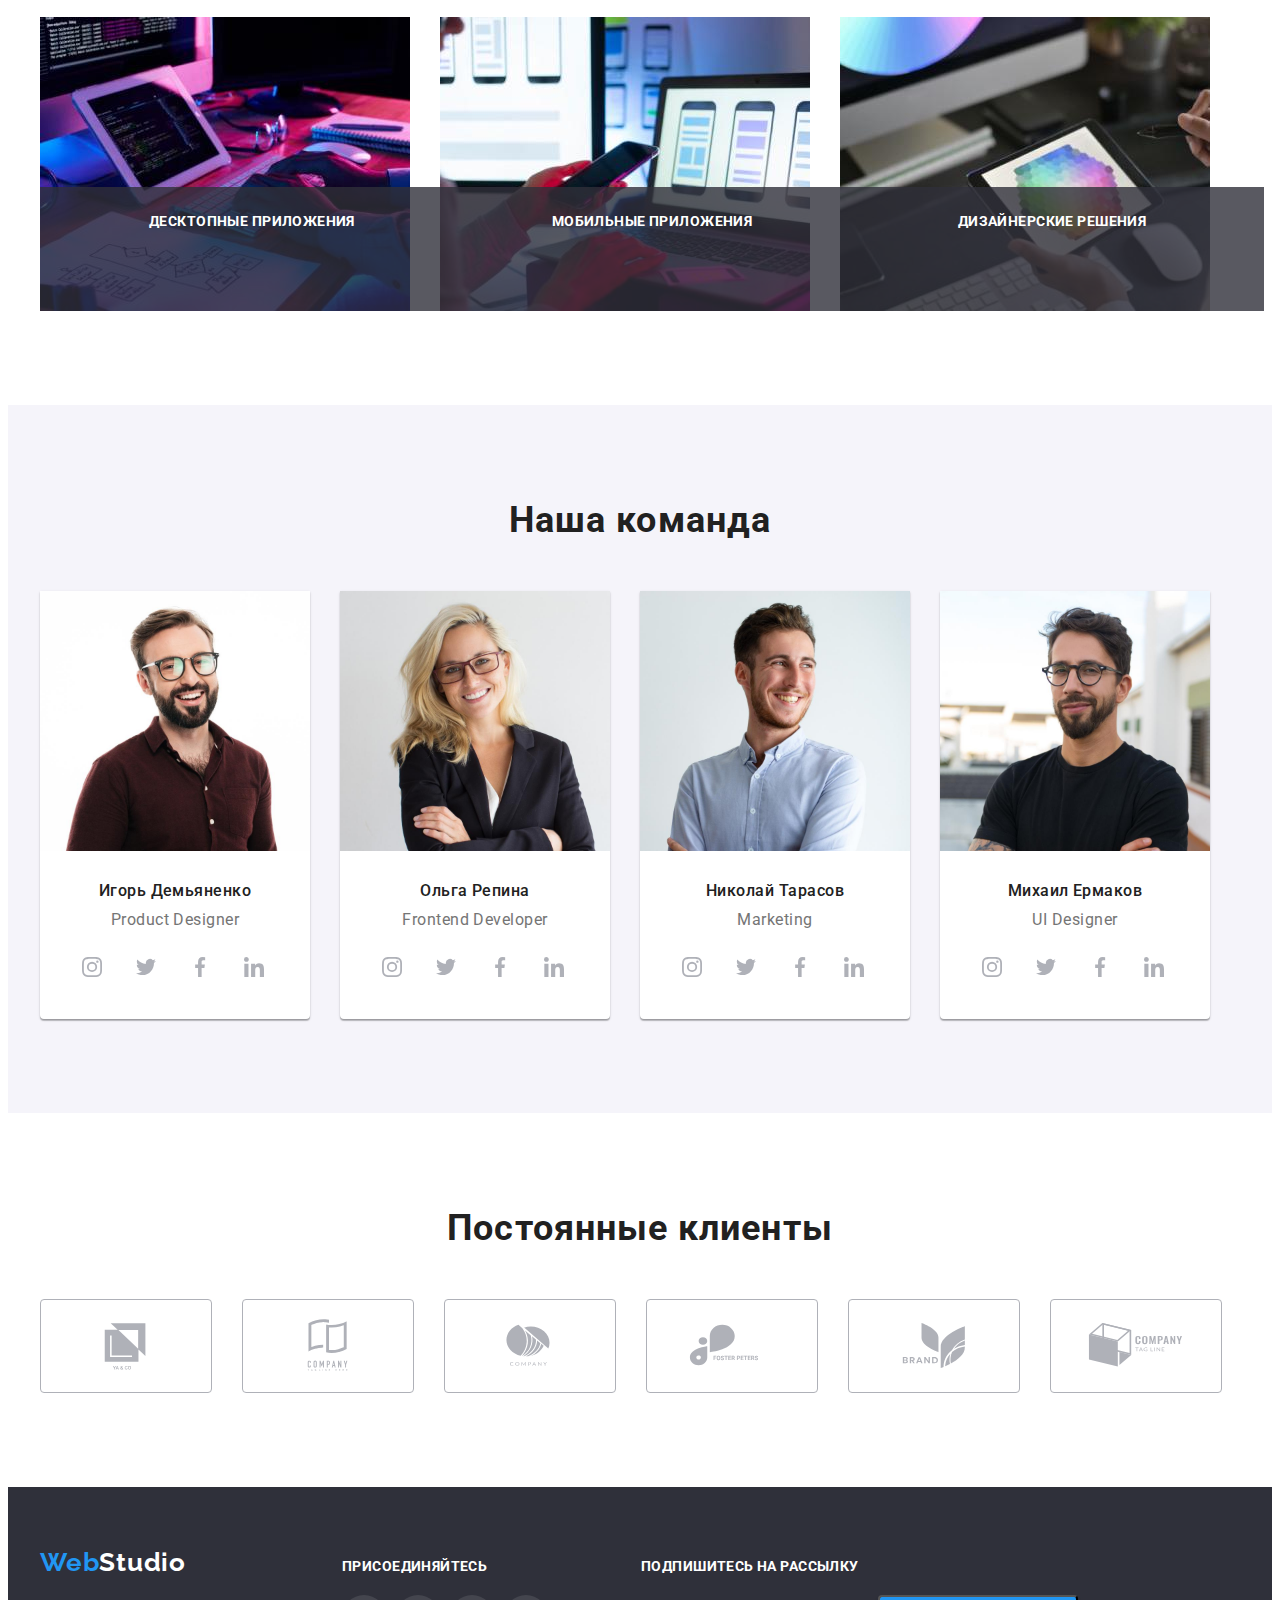
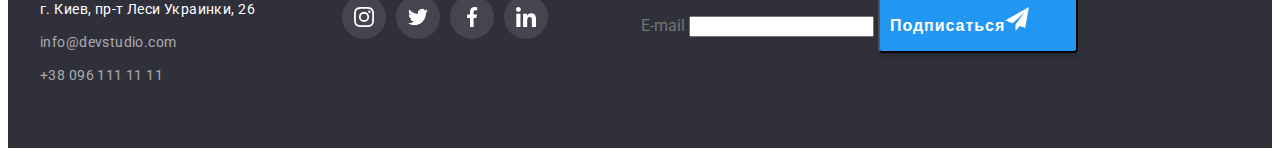
==== commit 06684ee2: "form in modal" ====
--- a/index.html
+++ b/index.html
@@ -446,17 +446,74 @@
 
         <form class="subscription">
           <h2>Подпишитесь на рассылку</h2>
-          <label>
-            E-mail
-            <input type="email" name="email" />
-          </label>
-          <button class="button" type="submit">Подписаться</button>
+          <label for="email">E-mail</label>
+          <input type="email" name="email" id="email" />
+
+          <button class="button" type="submit">
+            Подписаться
+            <svg class="" width="24" height="24">
+              <use href="./images/sprite.svg#send"></use>
+            </svg>
+          </button>
         </form>
       </div>
     </footer>
     <!-- modal -->
     <div class="backdrop is-hidden" data-modal>
       <div class="modal">
+        <form class="form-feedback js-speaker-form" autocomplete="off">
+          <h2>Оставьте свои данные, мы вам перезвоним</h2>
+          <div class="formfield">
+            <label for="user-name" class="form-label">Имя</label>
+            <input type="text" class="form-input" name="user-name" id="user-name" />
+            <svg class="form-icon" width="18" height="18">
+              <use href="./images/sprite.svg#form-person"></use>
+            </svg>
+          </div>
+
+          <div class="formfield">
+            <label for="phone" class="form-label">Телефон</label>
+            <input type="tel" class="form-input" name="user-phone" id="phone" />
+            <svg class="form-icon" width="18" height="18">
+              <use href="./images/sprite.svg#form-phone"></use>
+            </svg>
+          </div>
+
+          <div class="formfield">
+            <label for="mail" class="form-label">Почта</label>
+            <input type="email" class="form-input" name="user-mail" id="mail" />
+            <svg class="form-icon" width="18" height="18">
+              <use href="./images/sprite.svg#form-email"></use>
+            </svg>
+          </div>
+
+          <div class="formfield">
+            <label for="comment" class="form-label">Комментарий</label>
+            <textarea
+              name="user-comment"
+              class="form-input"
+              id="comment"
+              rows="4"
+              placeholder="Введите текст"
+            ></textarea>
+          </div>
+
+          <div class="policy">
+            <input type="checkbox" class="checkbox" name="policy" id="policy" />
+
+            <label for="policy" class="form-label">
+              Соглашаюсь с рассылкой и принимаю <a href="">Условия договора</a>
+            </label>
+
+            <span class="icon">
+              <svg width="16" height="15">
+                <use href="./images/sprite.svg#form-check"></use>
+              </svg>
+            </span>
+          </div>
+
+          <button class="button" type="submit">Отправить</button>
+        </form>
         <button class="close-btn" data-modal-close>
           <svg width="11" height="11">
             <use href="./images/sprite.svg#pics-close"></use>
@@ -466,5 +523,6 @@
     </div>
 
     <script src="./js/modal.js"></script>
+    <script src="./js/speaker-form.js"></script>
   </body>
 </html>
--- a/css/styles.css
+++ b/css/styles.css
@@ -487,6 +487,12 @@
   color: #ffffff;
 }
 
+
+.subscription .button{
+  display: inline-flex;
+  align-items: baseline;
+}
+
 /*  portfolio*/
 .portfolio {
   font-family: Roboto;
@@ -629,6 +635,8 @@
 }
 
 .modal {
+  padding: 40px;
+
   min-width: 528px;
   min-height: 581px;
   position: absolute;
@@ -636,6 +644,10 @@
   left: 50%;
   transform: translate(-50%, -50%) scale(1);
   background: #ffffff;
+  box-shadow: 0px 1px 3px rgba(0, 0, 0, 0.12),
+  0px 1px 1px rgba(0, 0, 0, 0.14),
+  0px 2px 1px rgba(0, 0, 0, 0.2);
+  border-radius: 4px;
 
   transition: transform 250ms cubic-bezier(0.4, 0, 0.2, 1);
 }
@@ -659,6 +671,144 @@
   padding: 0;
 }
 
+.close-btn svg{
+  fill: currentColor;
+  transition: color 250ms cubic-bezier(0.4, 0, 0.2, 1);
+}
+
+.close-btn:focus svg,
+.close-btn:hover svg{
+  color: var(--text-accent);
+}
+
+
+.form-feedback h2{
+  margin-bottom: 12px;
+
+  font-weight: 700;
+  font-size: 20px;
+  line-height: 1.15;
+  text-align: center;
+  letter-spacing: 0.03em;
+  
+  color: var(--text-heading);
+
+}
+
+.form-label{
+  margin-bottom: 4px;
+  font-size: 12px;
+  line-height: 1.17;
+  letter-spacing: 0.01em;
+}
+
+.form-input{
+  padding: 11px 11px 11px 42px;
+  border: 1px solid rgba(33, 33, 33, 0.2);
+  border-radius: 4px;
+  transition: outline 250ms cubic-bezier(0.4, 0, 0.2, 1);
+}
+
+/* .form-input:not(:placeholder-shown){
+    border-color: var(--text-accent);
+
+} */
+
+.form-input:focus{
+   outline: 1px solid var(--text-accent);
+}
+
+.form-icon{
+    transition: fill 250ms cubic-bezier(0.4, 0, 0.2, 1);
+}
+
+.form-input:focus-within ~ .form-icon{
+  fill: var(--text-accent);
+}
+
+.formfield {
+  position: relative;
+  margin-bottom: 10px;
+  display: flex;
+  flex-direction: column;
+}
+
+
+
+.formfield .form-icon{
+  position: absolute;
+  left: 14px;
+  top: 50%;
+
+}
+
+.formfield textarea{
+    padding: 12px 16px;
+}
+
+.formfield textarea::placeholder{
+      color: rgba(117, 117, 117, 0.5);
+}
+
+textarea {
+  resize: none;
+}
+
+.policy{
+  display: flex;
+  position: relative;
+  margin-top: 20px;
+  flex-direction: row;
+justify-content: center;
+align-items: center;
+}
+
+.policy .form-label{
+  margin-bottom: 0;
+  font-size: 14px;
+  line-height: 1.71;
+  letter-spacing: 0.03em;
+}
+
+.policy .checkbox{
+    position: absolute;
+    width: 1px;
+    height: 1px;
+    margin: -1px;
+    border: 0;
+    padding: 0;
+    white-space: nowrap;
+    clip-path: inset(100%);
+    clip: rect(0 0 0 0);
+    overflow: hidden;
+}
+
+.policy .checkbox:checked ~ .icon{
+  background: tomato;
+}
+
+.policy .icon{
+  position: absolute;
+  left: 0px;
+  top: 50%;
+
+  transform: translateY(-50%);
+  width: 16px;
+  height: 15px;
+  border: 2px solid var(--text-heading);
+  border-radius: 4px;
+
+
+}
+
+.form-feedback .button{
+  display: block;
+  margin-top: 30px;
+margin-left: auto;
+margin-right: auto;}
+
+
+
 /* Visually hidden */
 .visually-hidden {
   position: absolute;
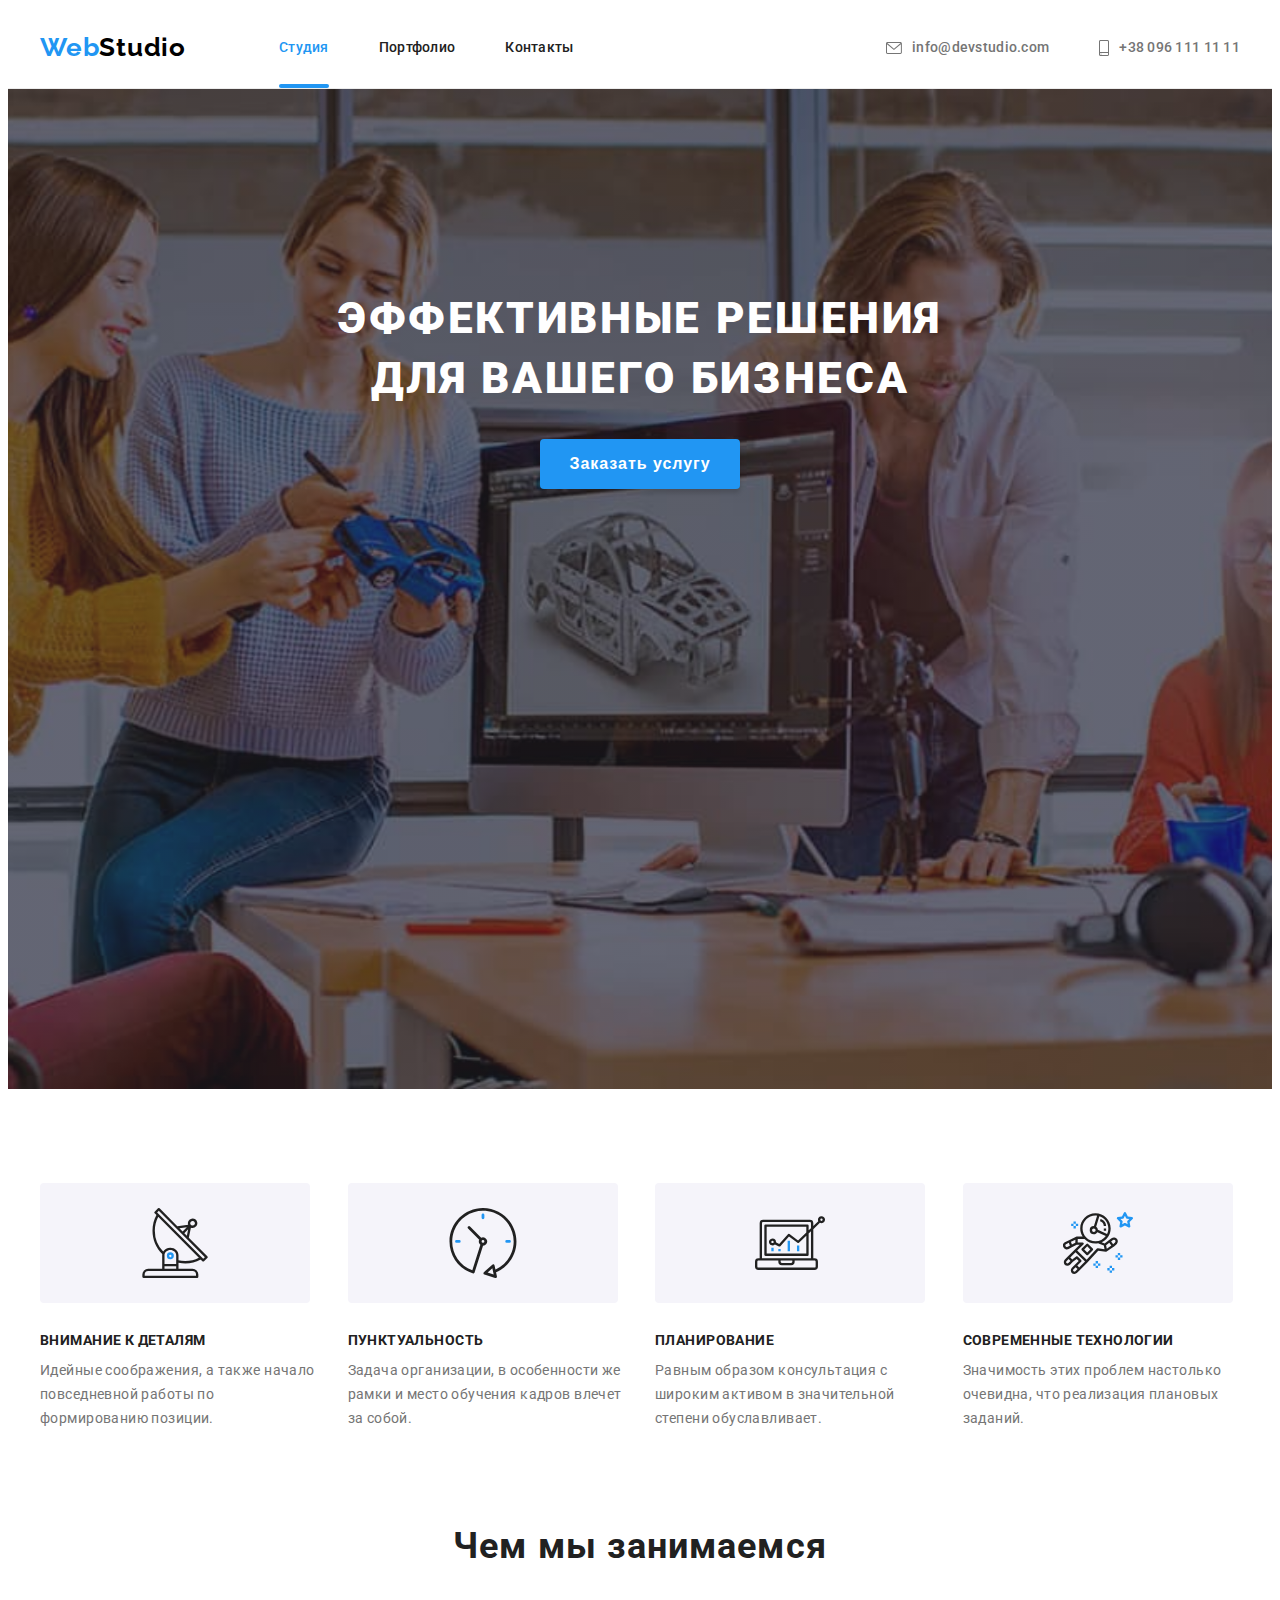
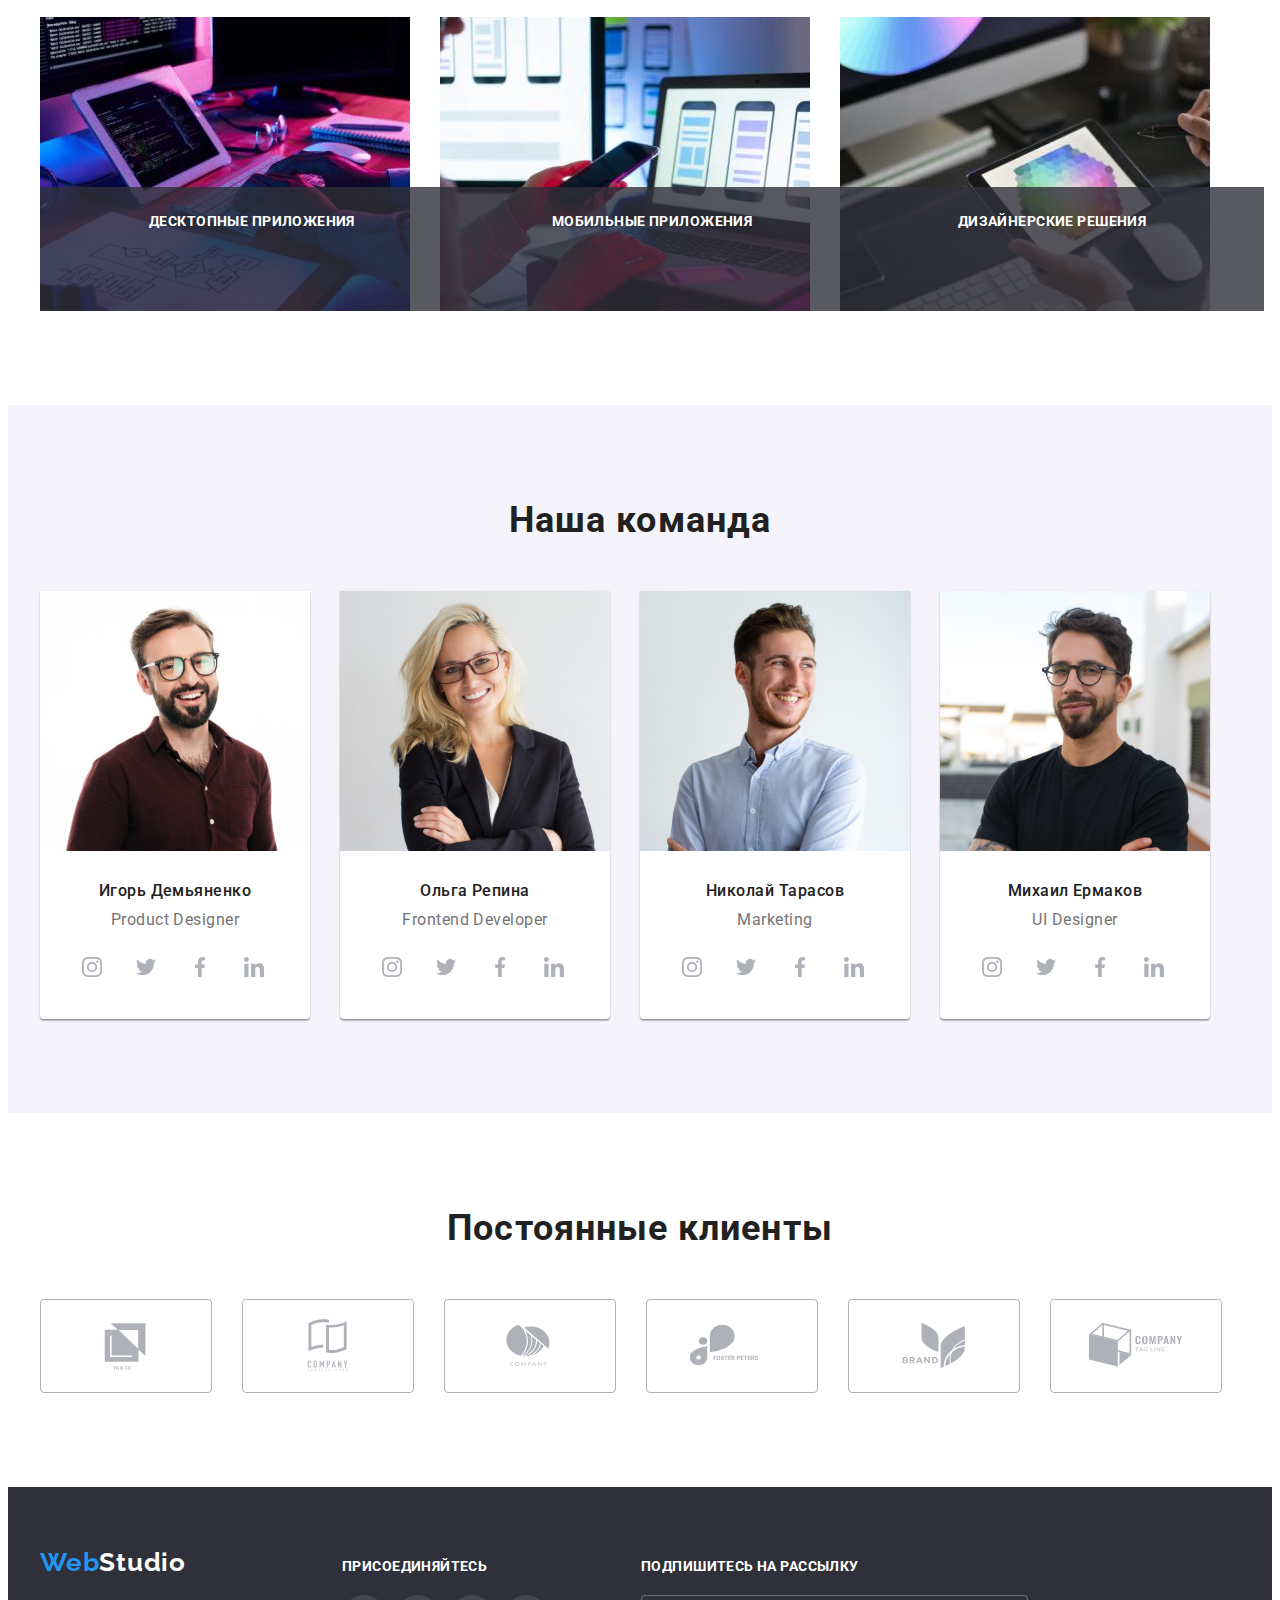
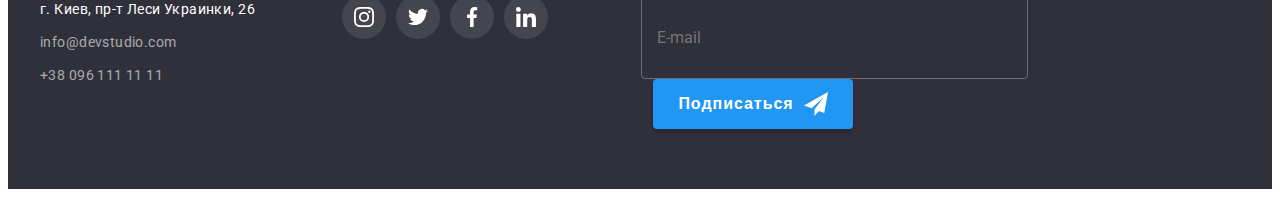
==== commit 3d962068: "footer-subscription + modal" ====
--- a/index.html
+++ b/index.html
@@ -446,12 +446,13 @@
 
         <form class="subscription">
           <h2>Подпишитесь на рассылку</h2>
-          <label for="email">E-mail</label>
-          <input type="email" name="email" id="email" />
-
+          <div class="form-field">
+            <input type="email" name="email" id="email" class="input" placeholder=" " />
+            <label for="email" class="label">E-mail</label>
+          </div>
           <button class="button" type="submit">
             Подписаться
-            <svg class="" width="24" height="24">
+            <svg class="btn-icon" width="24" height="24">
               <use href="./images/sprite.svg#send"></use>
             </svg>
           </button>
@@ -505,11 +506,12 @@
               Соглашаюсь с рассылкой и принимаю <a href="">Условия договора</a>
             </label>
 
-            <span class="icon">
-              <svg width="16" height="15">
-                <use href="./images/sprite.svg#form-check"></use>
-              </svg>
-            </span>
+            <svg class="checked" width="16" height="15">
+              <use href="./images/sprite.svg#form-check"></use>
+            </svg>
+            <svg class="unchecked" width="16" height="15">
+              <use href="./images/sprite.svg#form-uncheck"></use>
+            </svg>
           </div>
 
           <button class="button" type="submit">Отправить</button>
--- a/css/styles.css
+++ b/css/styles.css
@@ -193,6 +193,7 @@
 }
 
 .button {
+    border: none;
   padding: 10px;
   min-width: 200px;
   font-weight: 700;
@@ -487,11 +488,50 @@
   color: #ffffff;
 }
 
+.subscription .form-field{
+  position: relative;
+  display: inline-flex;
+  align-items: stretch;
+}
+
+.subscription .label{
+  position: absolute;
+  left: 16px;
+  top: 50%;
+  transform: translate(0, -50%);
+  transition: transform 250ms cubic-bezier(0.4, 0, 0.2, 1);
+
+}
+
+.subscription .input{
+  display: inline-block;
+  min-width: 353px;
+  height: 50px;
+  background-color: inherit;
+  padding: 16px;
+  color: rgba(255, 255, 255, 0.6);
+  border: 1px solid rgba(255, 255, 255, 0.3);
+  border-radius: 4px;
+}
+
+.subscription .input:focus-within{
+  outline: none;
+}
+
+.subscription .input:focus-within + .label,
+.subscription .input:not(:placeholder-shown)+.label
+{
+  transform: translate(-70px, -50%);
+}
 
 .subscription .button{
   display: inline-flex;
-  align-items: baseline;
-}
+  align-items: center;
+  justify-content: center;
+  margin-left: 12px;
+}
+
+.subscription .btn-icon{margin-left: 10px;}
 
 /*  portfolio*/
 .portfolio {
@@ -709,10 +749,6 @@
   transition: outline 250ms cubic-bezier(0.4, 0, 0.2, 1);
 }
 
-/* .form-input:not(:placeholder-shown){
-    border-color: var(--text-accent);
-
-} */
 
 .form-input:focus{
    outline: 1px solid var(--text-accent);
@@ -771,7 +807,6 @@
 }
 
 .policy .checkbox{
-    position: absolute;
     width: 1px;
     height: 1px;
     margin: -1px;
@@ -783,22 +818,37 @@
     overflow: hidden;
 }
 
-.policy .checkbox:checked ~ .icon{
-  background: tomato;
-}
-
-.policy .icon{
+.policy{position: relative;}
+
+.policy .checkbox:checked ~ .unchecked{
+opacity: 0;}
+
+.policy .checkbox:checked~ .checked {
+  opacity: 1;
+}
+
+.policy .checked{
+  opacity: 0;
+      transition: opacity 250ms cubic-bezier(0.4, 0, 0.2, 1);
+}
+
+.policy .unchecked {
+  opacity: 1;
+  transition: opacity 250ms cubic-bezier(0.4, 0, 0.2, 1);
+}
+
+.policy .checked,
+.policy .unchecked{
   position: absolute;
-  left: 0px;
+  left: 12px;
   top: 50%;
-
   transform: translateY(-50%);
-  width: 16px;
-  height: 15px;
-  border: 2px solid var(--text-heading);
-  border-radius: 4px;
-
-
+
+  pointer-events: none;
+}
+
+.policy .form-label{
+  padding-left: 26px;
 }
 
 .form-feedback .button{
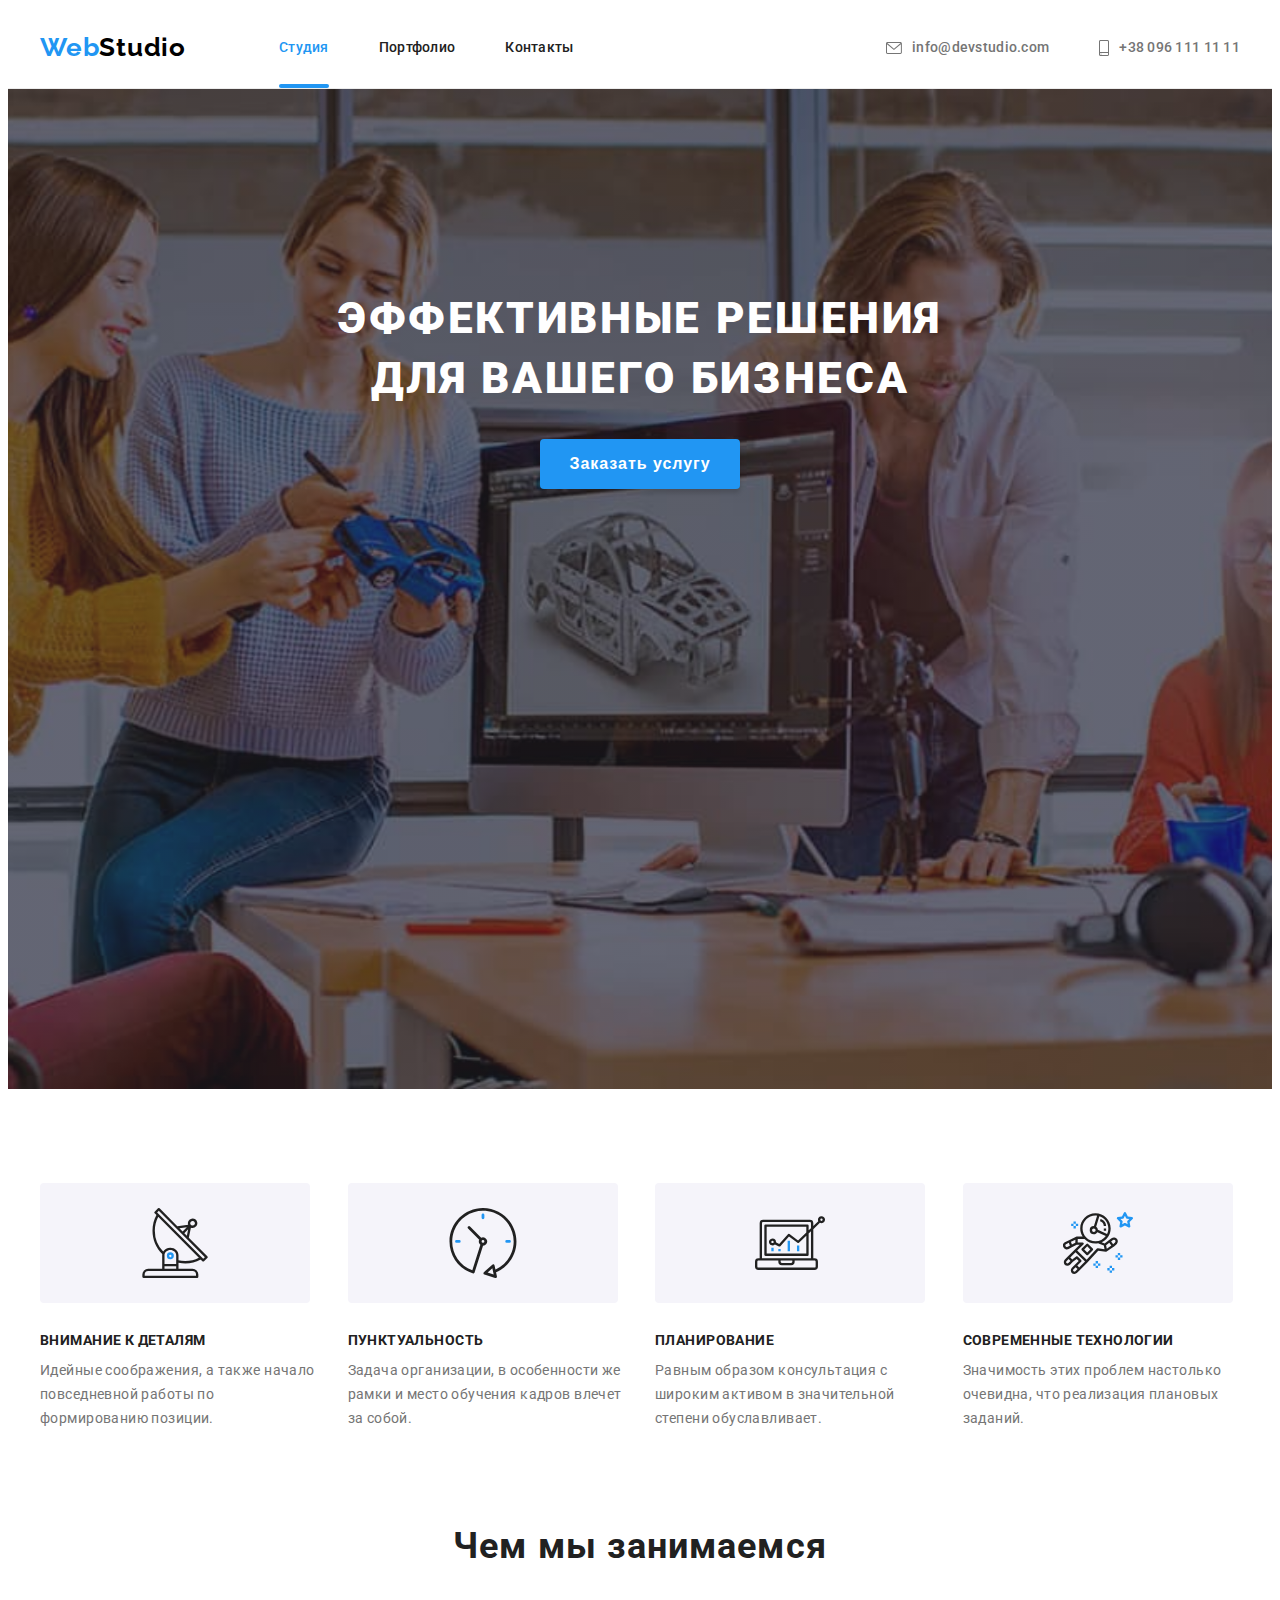
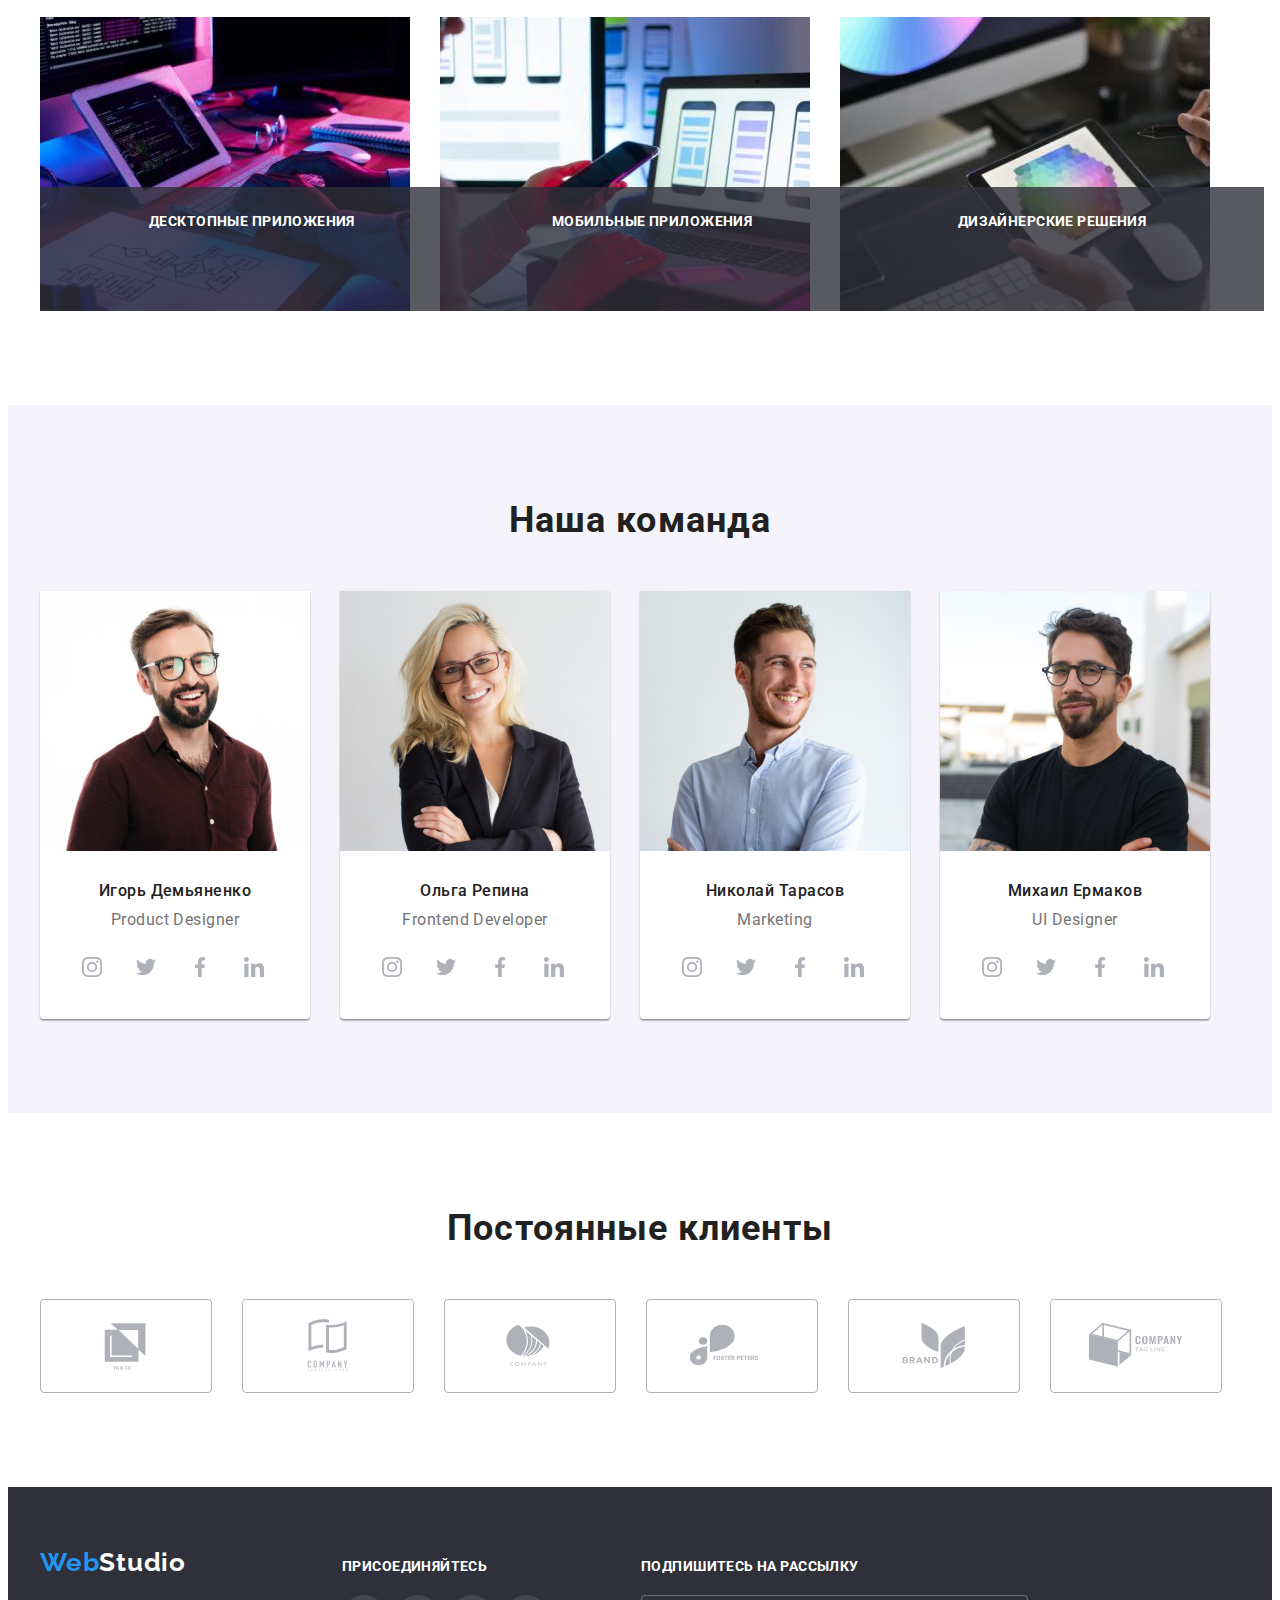
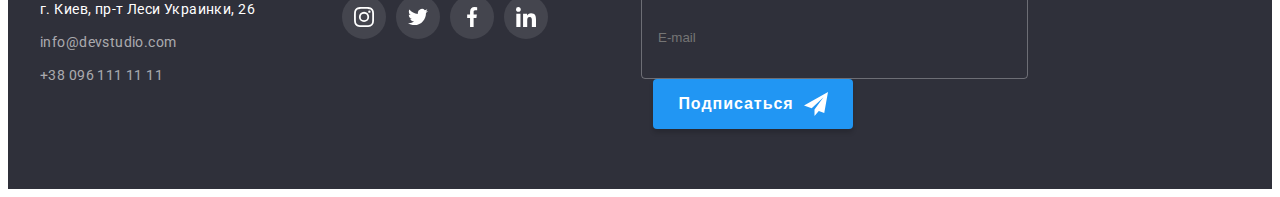
==== commit f57688c0: "after review changes" ====
--- a/index.html
+++ b/index.html
@@ -447,8 +447,8 @@
         <form class="subscription">
           <h2>Подпишитесь на рассылку</h2>
           <div class="form-field">
-            <input type="email" name="email" id="email" class="input" placeholder=" " />
-            <label for="email" class="label">E-mail</label>
+            <input type="email" name="email" id="email" class="input" placeholder="E-mail" />
+            <!-- <label for="email" class="label">E-mail</label> -->
           </div>
           <button class="button" type="submit">
             Подписаться
@@ -494,7 +494,7 @@
               name="user-comment"
               class="form-input"
               id="comment"
-              rows="4"
+              rows="5"
               placeholder="Введите текст"
             ></textarea>
           </div>
--- a/css/styles.css
+++ b/css/styles.css
@@ -489,19 +489,22 @@
 }
 
 .subscription .form-field{
-  position: relative;
+  /* position: relative; */
   display: inline-flex;
   align-items: stretch;
 }
 
-.subscription .label{
+/* .subscription .label{
   position: absolute;
   left: 16px;
   top: 50%;
   transform: translate(0, -50%);
   transition: transform 250ms cubic-bezier(0.4, 0, 0.2, 1);
-
-}
+} */
+
+/* .subscription .input::placeholder{
+  color: pink;
+} */
 
 .subscription .input{
   display: inline-block;
@@ -518,11 +521,11 @@
   outline: none;
 }
 
-.subscription .input:focus-within + .label,
+/* .subscription .input:focus-within + .label,
 .subscription .input:not(:placeholder-shown)+.label
 {
   transform: translate(-70px, -50%);
-}
+} */
 
 .subscription .button{
   display: inline-flex;
@@ -740,13 +743,15 @@
   font-size: 12px;
   line-height: 1.17;
   letter-spacing: 0.01em;
+  cursor: pointer;
 }
 
 .form-input{
   padding: 11px 11px 11px 42px;
   border: 1px solid rgba(33, 33, 33, 0.2);
   border-radius: 4px;
-  transition: outline 250ms cubic-bezier(0.4, 0, 0.2, 1);
+  transition: border 250ms cubic-bezier(0.4, 0, 0.2, 1);
+  cursor: pointer;
 }
 
 
@@ -780,6 +785,7 @@
 
 .formfield textarea{
     padding: 12px 16px;
+    min-height: 120px;
 }
 
 .formfield textarea::placeholder{
